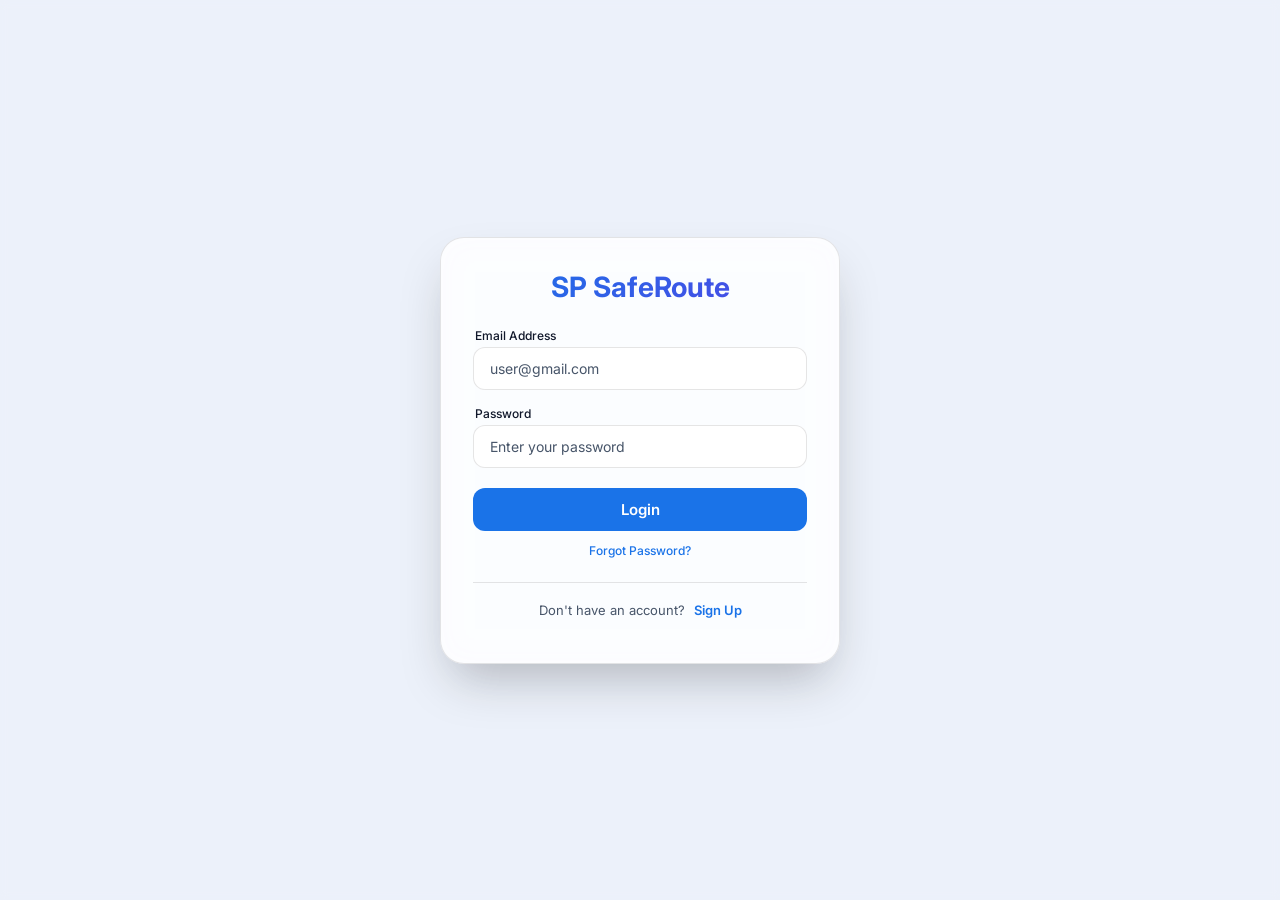
==== activealerts.html @ 9ed4c5d1 "updated" ====
<!DOCTYPE html>
<html lang="en">
<head>
  <meta charset="UTF-8">
  <meta name="viewport" content="width=device-width, initial-scale=1.0, viewport-fit=cover">
  <title>SP SafeRoute - Active Alerts</title>
  <link rel="stylesheet" href="style.css" />
  <style>
    /* Root theme variables - FIXED for better readability */
    :root {
      --primary: #dc2626;
      --primary-dark: #b91c1c;
      --danger: #ef4444;
      --success: #10b981;
      --glass-bg: rgba(255, 255, 255, 0.95);
      --glass-border: rgba(0, 0, 0, 0.1);
      --text-main: #1f2937;
      --text-muted: #6b7280;
      --nav-hover: rgba(0, 0, 0, 0.05);
      --bg-main: #ffffff;
      --card-shadow: 0 2px 8px rgba(0, 0, 0, 0.1);
    }
    
    [data-theme="dark"] {
      --glass-bg: rgba(17, 24, 39, 0.95);
      --glass-border: rgba(55, 65, 81, 0.5);
      --text-main: #f3f4f6;
      --text-muted: #9ca3af;
      --nav-hover: rgba(255, 255, 255, 0.1);
      --bg-main: #111827;
      --card-shadow: 0 2px 8px rgba(0, 0, 0, 0.3);
    }
    
    * {
      box-sizing: border-box;
    }
    
    body { 
      padding: 20px; 
      max-width: 800px; 
      margin: 0 auto; 
      padding-top: 80px;
      background: var(--bg-main);
      font-family: -apple-system, BlinkMacSystemFont, 'Segoe UI', Roboto, 'Helvetica Neue', sans-serif;
      -webkit-font-smoothing: antialiased;
      -moz-osx-font-smoothing: grayscale;
    }
    
    .fixed-header {
      position: fixed; 
      top: 0; 
      left: 0; 
      width: 100%; 
      z-index: 100;
      background: var(--glass-bg); 
      backdrop-filter: blur(16px);
      border-bottom: 1px solid var(--glass-border);
      padding: 16px 20px; 
      display: flex; 
      align-items: center; 
      justify-content: space-between;
      box-sizing: border-box;
    }
    
    .header-left { 
      display: flex; 
      align-items: center; 
      gap: 16px; 
    }
    
    .btn-back {
      background: rgba(255,255,255,0.1); 
      border: 1px solid var(--glass-border);
      color: var(--text-main); 
      width: 40px; 
      height: 40px; 
      border-radius: 50%;
      font-size: 20px; 
      cursor: pointer; 
      display: flex; 
      align-items: center; 
      justify-content: center;
      transition: all 0.2s;
    }
    .btn-back:hover { 
      background: var(--primary); 
      color: white; 
    }
    
    .control-btn {
      width: 44px; 
      height: 44px; 
      border-radius: 50%;
      background: var(--glass-bg); 
      backdrop-filter: blur(16px);
      border: 1px solid var(--glass-border); 
      display: flex;
      align-items: center; 
      justify-content: center; 
      font-size: 20px;
      cursor: pointer; 
      box-shadow: 0 4px 6px rgba(0,0,0,0.1);
      transition: transform 0.2s; 
      color: var(--text-main);
    }
    .control-btn:hover { 
      transform: scale(1.1); 
    }
    
    .alerts-container { 
      display: flex; 
      flex-direction: column; 
      gap: 16px; 
      margin-top: 20px; 
    }
    
    .alert-card {
      background: var(--glass-bg); 
      backdrop-filter: blur(16px);
      border: 1px solid var(--glass-border); 
      border-radius: 16px;
      padding: 20px; 
      cursor: pointer; 
      transition: all 0.2s;
      border-left: 6px solid var(--glass-border);
      box-shadow: var(--card-shadow);
    }
    .alert-card:hover { 
      transform: translateY(-2px); 
      background: var(--nav-hover);
      box-shadow: 0 4px 12px rgba(0, 0, 0, 0.15);
    }
    
    .alert-card.type-accident { 
      border-left-color: #ef4444; 
    }
    .alert-card.type-crime { 
      border-left-color: #8b5cf6; 
    }
    .alert-card.type-hazard { 
      border-left-color: #f59e0b; 
    }
    
    .alert-type { 
      font-weight: 700; 
      font-size: 14px; 
      margin-bottom: 8px; 
      letter-spacing: 1px;
    }
    .alert-desc { 
      font-size: 15px; 
      color: var(--text-main); 
      margin-bottom: 12px; 
      line-height: 1.5;
      font-weight: 500;
    }
    .alert-meta { 
      display: flex; 
      justify-content: space-between; 
      font-size: 12px; 
      color: var(--text-muted);
      margin-bottom: 12px;
    }
    
    .alert-image {
      margin-top: 12px;
      border-radius: 12px;
      overflow: hidden;
      max-height: 150px;
      background: rgba(0,0,0,0.05);
    }
    .alert-image img {
      width: 100%;
      height: auto;
      max-height: 150px;
      object-fit: cover;
      border-radius: 12px;
    }
    
    /* Modal Styles */
    .modal-overlay {
      position: fixed; 
      top: 0; 
      left: 0; 
      width: 100%; 
      height: 100%;
      background: rgba(0,0,0,0.7); 
      backdrop-filter: blur(8px);
      display: flex; 
      justify-content: center; 
      align-items: center;
      z-index: 1000; 
      visibility: hidden; 
      opacity: 0; 
      transition: all 0.3s;
    }
    .modal-overlay.active { 
      visibility: visible; 
      opacity: 1; 
    }
    .modal-content {
      background: var(--bg-main); 
      border: 1px solid var(--glass-border);
      width: 90%; 
      max-width: 500px; 
      max-height: 90vh;
      overflow-y: auto;
      border-radius: 24px; 
      padding: 24px;
      position: relative; 
      color: var(--text-main); 
      box-shadow: 0 20px 40px rgba(0,0,0,0.4);
    }
    .modal-close {
      position: absolute; 
      top: 16px; 
      right: 20px; 
      font-size: 28px; 
      cursor: pointer;
      background: none; 
      border: none; 
      color: var(--text-muted);
      transition: color 0.2s;
    }
    .modal-close:hover {
      color: var(--danger);
    }
    .modal-label { 
      font-size: 11px; 
      text-transform: uppercase; 
      color: var(--text-muted); 
      margin-top: 16px; 
      margin-bottom: 4px; 
      letter-spacing: 0.5px;
      font-weight: 600;
    }
    .modal-text { 
      font-size: 16px; 
      line-height: 1.5; 
      font-weight: 500;
      word-wrap: break-word;
    }
    
    .modal-button {
      background: var(--primary); 
      color: white; 
      border: none; 
      padding: 14px;
      border-radius: 12px; 
      font-size: 16px; 
      font-weight: 600; 
      width: 100%;
      margin-top: 20px; 
      cursor: pointer;
      transition: opacity 0.2s;
    }
    .modal-button:hover {
      opacity: 0.9;
    }
    .modal-button.close { 
      background: transparent; 
      border: 1px solid var(--glass-border); 
      color: var(--text-main); 
      margin-top: 12px;
    }
    .modal-button.close:hover {
      background: var(--nav-hover);
    }
    
    .modal-image {
      margin: 16px 0;
      border-radius: 16px;
      overflow: hidden;
      text-align: center;
      background: rgba(0,0,0,0.05);
    }
    .modal-image img {
      max-width: 100%;
      max-height: 300px;
      border-radius: 16px;
      object-fit: contain;
    }
    
    /* Loading and empty states */
    .loading-state, .empty-state {
      text-align: center;
      padding: 40px;
      color: var(--text-muted);
    }
    
    .error-state {
      text-align: center;
      padding: 40px;
      color: var(--danger);
    }
    
    /* Scrollbar styling */
    ::-webkit-scrollbar {
      width: 8px;
    }
    ::-webkit-scrollbar-track {
      background: var(--glass-border);
      border-radius: 4px;
    }
    ::-webkit-scrollbar-thumb {
      background: var(--text-muted);
      border-radius: 4px;
    }
  </style>
</head>
<body>

<div class="fixed-header">
  <div class="header-left">
    <button class="btn-back" onclick="location.href='index.html'">←</button>
    <h2 style="margin:0; font-size: 20px; color: var(--text-main);">Active Alerts</h2>
  </div>
  <div id="themeToggleBtn" class="control-btn" title="Toggle Theme">🌗</div>
</div>

<div id="alertsList" class="alerts-container">
  <div class="loading-state">Loading alerts...</div>
</div>

<div id="incidentModal" class="modal-overlay">
  <div class="modal-content">
    <button class="modal-close" id="closeModalBtn">&times;</button>
    <div id="modalType" style="font-weight: 700; font-size: 20px; margin-bottom: 8px;"></div>
    
    <div id="modalImage" class="modal-image" style="display: none;"></div>
    
    <div class="modal-label">Description</div>
    <div id="modalDesc" class="modal-text"></div>
    
    <div class="modal-label">Location</div>
    <div id="modalLocation" class="modal-text"></div>
    
    <div class="modal-label">Reported At</div>
    <div id="modalDate" class="modal-text" style="color: var(--text-muted); font-size: 14px;"></div>
    
    <button id="viewLocationBtn" class="modal-button">📍 View Live Location</button>
    <button id="closeModalBtn2" class="modal-button close">Close</button>
  </div>
</div>

<script>
  let TOKEN = localStorage.getItem('token');
  if (!TOKEN) location.href = 'index.html';

  document.addEventListener('DOMContentLoaded', () => {
    const savedTheme = localStorage.getItem('theme') || 'light';
    if (savedTheme === 'dark') document.documentElement.setAttribute('data-theme', 'dark');
    loadAlerts();
  });

  document.getElementById('themeToggleBtn').addEventListener('click', () => {
      const currentTheme = document.documentElement.getAttribute('data-theme');
      const newTheme = currentTheme === 'dark' ? 'light' : 'dark';
      if (newTheme === 'dark') {
          document.documentElement.setAttribute('data-theme', 'dark');
      } else {
          document.documentElement.removeAttribute('data-theme');
      }
      localStorage.setItem('theme', newTheme);
  });

  function formatDate(ts) {
    if (!ts) return 'Unknown date';
    try {
      return new Date(ts).toLocaleString(undefined, { 
        weekday: 'short', 
        month: 'short', 
        day: 'numeric', 
        hour: '2-digit', 
        minute: '2-digit' 
      });
    } catch(e) {
      return 'Invalid date';
    }
  }

  // Helper function to properly format image URL
  // FIXED: Now looks for image_url from the database
  function getImageUrl(imageData) {
    if (!imageData) return null;
    
    // If it's already a data URL
    if (imageData.startsWith('data:image')) {
      return imageData;
    }
    
    // If it's base64 without prefix
    if (typeof imageData === 'string' && imageData.length > 100) {
      // Try to detect if it's base64
      try {
        // Check if it looks like base64 (no spaces, alphanumeric +/+=)
        if (/^[A-Za-z0-9+/=]+$/.test(imageData.substring(0, 100))) {
          return `data:image/jpeg;base64,${imageData}`;
        }
      } catch(e) {}
    }
    
    return null;
  }

  const modal = document.getElementById('incidentModal');
  let currentLocation = null;

  function closeModal() { 
    modal.classList.remove('active'); 
  }
  
  function openModal(incident) {
    const typeColors = {
      accident: '#ef4444',
      crime: '#8b5cf6',
      hazard: '#f59e0b'
    };
    const color = typeColors[incident.type] || '#6b7280';
    document.getElementById('modalType').innerHTML = `<span style="color:${color}">${incident.type.toUpperCase()}</span>`;
    document.getElementById('modalDesc').innerText = incident.description || 'No description provided';
    document.getElementById('modalLocation').innerText = incident.location_name || `${incident.lat?.toFixed(4) || 'Unknown'}, ${incident.lng?.toFixed(4) || 'Unknown'}`;
    document.getElementById('modalDate').innerText = formatDate(incident.created_at);
    
    // FIXED: Use image_url instead of image
    const modalImageDiv = document.getElementById('modalImage');
    const imageUrl = getImageUrl(incident.image_url);
    
    if (imageUrl) {
      modalImageDiv.style.display = 'block';
      modalImageDiv.innerHTML = `<img src="${imageUrl}" alt="Incident evidence" onerror="this.parentElement.style.display='none'">`;
    } else {
      modalImageDiv.style.display = 'none';
      modalImageDiv.innerHTML = '';
    }
    
    currentLocation = { lat: incident.lat, lng: incident.lng };
    modal.classList.add('active');
  }

  document.getElementById('viewLocationBtn').addEventListener('click', () => {
    if (currentLocation && currentLocation.lat && currentLocation.lng) {
      window.open(`https://www.google.com/maps?q=${currentLocation.lat},${currentLocation.lng}`, '_blank');
    } else {
      alert('Location coordinates not available');
    }
  });
  
  document.getElementById('closeModalBtn').addEventListener('click', closeModal);
  document.getElementById('closeModalBtn2').addEventListener('click', closeModal);
  modal.addEventListener('click', (e) => { 
    if (e.target === modal) closeModal(); 
  });

  async function loadAlerts() {
    const container = document.getElementById('alertsList');
    
    try {
      const res = await fetch('/incidents/', { 
        headers: { 'Authorization': `Bearer ${TOKEN}` } 
      });
      
      if (!res.ok) {
        throw new Error(`HTTP ${res.status}`);
      }
      
      const incidents = await res.json();
      
      if (!incidents || incidents.length === 0) {
        container.innerHTML = '<div class="empty-state">✓ No active alerts. Stay safe!</div>';
        return;
      }
      
      // Sort newest first
      incidents.sort((a, b) => new Date(b.created_at) - new Date(a.created_at));
      
      container.innerHTML = '';
      
      incidents.forEach(inc => {
        const typeColors = {
          accident: '#ef4444',
          crime: '#8b5cf6',
          hazard: '#f59e0b'
        };
        const color = typeColors[inc.type] || '#6b7280';
        
        const card = document.createElement('div');
        card.className = `alert-card type-${inc.type}`;
        
        // FIXED: Use image_url instead of image for thumbnail
        let imageHtml = '';
        const imageUrl = getImageUrl(inc.image_url);
        if (imageUrl) {
          imageHtml = `
            <div class="alert-image">
              <img src="${imageUrl}" alt="Incident evidence" onerror="this.parentElement.style.display='none'">
            </div>
          `;
        }
        
        const description = inc.description || 'No description';
        const truncatedDesc = description.length > 100 ? description.substring(0, 100) + '...' : description;
        const locationText = inc.location_name ? 
          (inc.location_name.length > 25 ? inc.location_name.substring(0, 25) + '...' : inc.location_name) : 
          `${inc.lat?.toFixed(4) || 'Unknown'}, ${inc.lng?.toFixed(4) || 'Unknown'}`;
        
        card.innerHTML = `
          <div class="alert-type" style="color:${color}">${inc.type.toUpperCase()}</div>
          <div class="alert-desc">${escapeHtml(truncatedDesc)}</div>
          <div class="alert-meta">
            <span>📍 ${escapeHtml(locationText)}</span>
            <span>${formatDate(inc.created_at)}</span>
          </div>
          ${imageHtml}
        `;
        
        card.addEventListener('click', () => openModal(inc));
        container.appendChild(card);
      });
      
    } catch (err) {
      console.error('Error loading alerts:', err);
      container.innerHTML = '<div class="error-state">⚠️ Error loading alerts. Please try again later.</div>';
    }
  }
  
  // Simple escape function to prevent XSS
  function escapeHtml(str) {
    if (!str) return '';
    return str
      .replace(/&/g, '&amp;')
      .replace(/</g, '&lt;')
      .replace(/>/g, '&gt;')
      .replace(/"/g, '&quot;')
      .replace(/'/g, '&#39;');
  }
</script>
</body>
</html>
---- style.css ----
@import url('https://fonts.googleapis.com/css2?family=Inter:wght@400;500;600;700&display=swap');

:root {
  /* Light Theme (Default) */
  --primary: #1A73E8;
  --primary-hover: #1557b0;
  --danger: #dc2626;
  --danger-hover: #b91c1c;
  --success: #10b981;
  --warning: #eab308;
  --bg-color: #f1f5f9;
  --glass-bg: rgba(255, 255, 255, 0.85);
  --glass-border: rgba(0, 0, 0, 0.1);
  --text-main: #0f172a;
  --text-muted: #475569;
  --auth-bg: rgba(224, 231, 255, 0.25);
  --nav-hover: rgba(0, 0, 0, 0.05);
  --title-gradient: linear-gradient(135deg, #1A73E8, #4f46e5);
  --input-bg: rgba(255, 255, 255, 0.9);
}

[data-theme="dark"] {
  /* Dark Theme */
  --primary: #3b82f6;
  --primary-hover: #2563eb;
  --danger: #ef4444;
  --danger-hover: #dc2626;
  --success: #10b981;
  --warning: #facc15;
  --bg-color: #0f172a;
  --glass-bg: rgba(15, 23, 42, 0.85);
  --glass-border: rgba(255, 255, 255, 0.1);
  --text-main: #f8fafc;
  --text-muted: #94a3b8;
  --auth-bg: rgba(15, 23, 42, 0.45);
  --nav-hover: rgba(255, 255, 255, 0.1);
  --title-gradient: linear-gradient(135deg, #60a5fa, #a78bfa);
  --input-bg: rgba(15, 23, 42, 0.5);
}

* {
  margin: 0;
  padding: 0;
  box-sizing: border-box;
  font-family: 'Inter', system-ui, -apple-system, sans-serif;
}

body {
  background-color: var(--bg-color);
  color: var(--text-main);
  overflow: hidden;
  height: 100vh;
  width: 100vw;
  transition: background-color 0.3s, color 0.3s;
}

/* Glassmorphism Auth Panels */
.auth-container {
  display: flex;
  justify-content: center;
  align-items: center;
  min-height: 100vh;
  background: var(--auth-bg);
  backdrop-filter: blur(4px);
  -webkit-backdrop-filter: blur(4px);
  position: absolute;
  top: 0; left: 0; right: 0; bottom: 0;
  z-index: 2000;
  transition: background 0.3s;
  overflow-y: auto;
  padding: 20px 0;
}

.glass-card {
  background: var(--glass-bg);
  backdrop-filter: blur(16px);
  -webkit-backdrop-filter: blur(16px);
  border: 1px solid var(--glass-border);
  border-radius: 24px;
  padding: 32px;
  width: 100%;
  max-width: 400px;
  box-shadow: 0 25px 50px -12px rgba(0,0,0,0.25);
  animation: fadeIn 0.4s ease-out;
  transition: background 0.3s, border-color 0.3s;
}

@keyframes fadeIn {
  from { opacity: 0; transform: translateY(10px); }
  to { opacity: 1; transform: translateY(0); }
}

h1.app-title {
  font-size: 28px;
  font-weight: 700;
  background: var(--title-gradient);
  -webkit-background-clip: text;
  background-clip: text;
  color: transparent;
  text-align: center;
  margin-bottom: 24px;
}

.input {
  width: 100%;
  padding: 12px 16px;
  margin-bottom: 16px;
  background: var(--input-bg);
  border: 1px solid var(--glass-border);
  border-radius: 12px;
  font-size: 14px;
  color: var(--text-main);
  transition: border-color 0.2s, background 0.3s, color 0.3s;
}

.input:focus {
  outline: none;
  border-color: var(--primary);
}

.input::placeholder {
  color: var(--text-muted);
}

.input-label {
  display: block;
  text-align: left;
  font-size: 12px;
  font-weight: 500;
  color: var(--text-main);
  margin-bottom: 4px;
  margin-left: 2px;
}

.btn {
  width: 100%;
  border: none;
  padding: 12px;
  border-radius: 12px;
  font-size: 15px;
  font-weight: 600;
  cursor: pointer;
  margin-top: 4px;
  transition: all 0.2s;
}

.btn-primary {
  background: var(--primary);
  color: white;
}

.btn-primary:hover {
  background: var(--primary-hover);
  transform: translateY(-2px);
}

.link {
  text-align: center;
  margin-top: 16px;
  color: var(--primary);
  cursor: pointer;
  font-size: 13px;
  font-weight: 500;
  transition: color 0.2s;
}

.link:hover {
  color: var(--primary-hover);
}

.error {
  color: var(--danger);
  text-align: center;
  margin-top: 12px;
  font-size: 14px;
}

.hidden {
  display: none !important;
}

/* Map & App Layout */
#appLayout {
  display: flex;
  height: 100vh;
  width: 100vw;
  position: relative;
}

#map {
  position: absolute;
  top: 0;
  left: 0;
  width: 100%;
  height: 100%;
  z-index: 1;
}

/* Floating Sidebar */
.sidebar {
  position: absolute;
  top: 20px;
  left: 20px;
  bottom: 20px;
  width: 300px;
  background: var(--glass-bg);
  backdrop-filter: blur(16px);
  -webkit-backdrop-filter: blur(16px);
  border: 1px solid var(--glass-border);
  border-radius: 24px;
  padding: 20px;
  z-index: 1000;
  display: flex;
  flex-direction: column;
  transition: transform 0.3s cubic-bezier(0.4, 0, 0.2, 1), background 0.3s, border-color 0.3s;
  box-shadow: 0 10px 25px rgba(0,0,0,0.2);
}

.sidebar.collapsed {
  transform: translateX(-340px); /* Move offscreen */
}

/* Toggle Button */
.sidebar-toggle {
  position: absolute;
  top: 20px;
  left: 20px;
  z-index: 1001; /* Above map, below or equal to sidebar if we want it floating */
  background: var(--glass-bg);
  backdrop-filter: blur(10px);
  border: 1px solid var(--glass-border);
  border-radius: 50%;
  width: 50px;
  height: 50px;
  display: flex;
  align-items: center;
  justify-content: center;
  cursor: pointer;
  color: var(--text-main);
  font-size: 24px;
  box-shadow: 0 4px 6px rgba(0,0,0,0.15);
  transition: opacity 0.3s, background 0.3s, color 0.3s;
}

.sidebar-toggle.hidden-toggle {
  opacity: 0;
  pointer-events: none;
}

/* Top Right Controls */
.top-right-controls {
  position: absolute;
  top: 20px;
  right: 20px;
  z-index: 1001; /* Above map */
  display: flex;
  gap: 12px;
  align-items: center;
}

.control-btn {
  background: var(--glass-bg);
  backdrop-filter: blur(10px);
  border: 1px solid var(--glass-border);
  border-radius: 50%;
  height: 50px;
  width: 50px;
  display: flex;
  align-items: center;
  justify-content: center;
  cursor: pointer;
  color: var(--text-main);
  font-size: 22px;
  box-shadow: 0 4px 6px rgba(0,0,0,0.15);
  transition: opacity 0.3s, background 0.3s, color 0.3s, transform 0.2s;
}

.control-btn:hover {
  transform: translateY(-2px);
  background: var(--nav-hover);
}

.sidebar-header {
  display: flex;
  justify-content: space-between;
  align-items: center;
  margin-bottom: 30px;
  padding-bottom: 15px;
  border-bottom: 1px solid var(--glass-border);
}

.sidebar-header h2 {
  font-size: 20px;
  font-weight: 600;
  background: var(--title-gradient);
  -webkit-background-clip: text;
  background-clip: text;
  color: transparent;
}

.close-btn {
  background: none;
  border: none;
  color: var(--text-muted);
  font-size: 24px;
  cursor: pointer;
  transition: color 0.2s;
}

.close-btn:hover {
  color: var(--text-main);
}

.user-info {
  margin-bottom: 24px;
}

.user-info h3 {
  font-size: 16px;
  color: var(--text-main);
  font-weight: 500;
}

.user-info p {
  font-size: 12px;
  color: var(--text-muted);
}

.nav-menu {
  display: flex;
  flex-direction: column;
  gap: 12px;
  flex: 1;
  overflow-y: auto;
}

.nav-item {
  display: flex;
  align-items: center;
  justify-content: space-between;
  gap: 12px;
  padding: 14px 16px;
  background: transparent;
  border-radius: 12px;
  color: var(--text-main);
  text-decoration: none;
  font-weight: 500;
  transition: all 0.2s;
  cursor: pointer;
  border: 1px solid transparent;
}

.nav-item:hover {
  background: var(--nav-hover);
  border-color: var(--glass-border);
  transform: translateX(4px);
}

.nav-item.danger {
  color: var(--danger);
  background: rgba(239, 68, 68, 0.05);
}
.nav-item.danger:hover {
  background: rgba(239, 68, 68, 0.15);
}

.sidebar-footer {
  margin-top: 20px;
  padding-top: 20px;
  border-top: 1px solid var(--glass-border);
}

.logout-btn {
  width: 100%;
  padding: 12px;
  background: transparent;
  color: var(--text-main);
  border: 1px solid var(--glass-border);
  border-radius: 12px;
  font-weight: 500;
  cursor: pointer;
  transition: all 0.2s;
}

.logout-btn:hover {
  background: var(--nav-hover);
}

/* Map Popup Overrides */
.leaflet-popup-content-wrapper, .leaflet-popup-tip {
  background: var(--bg-color) !important;
  color: var(--text-main) !important;
  box-shadow: 0 4px 10px rgba(0,0,0,0.2) !important;
  border: 1px solid var(--glass-border) !important;
}
.leaflet-popup-content b { color: var(--primary) !important; }
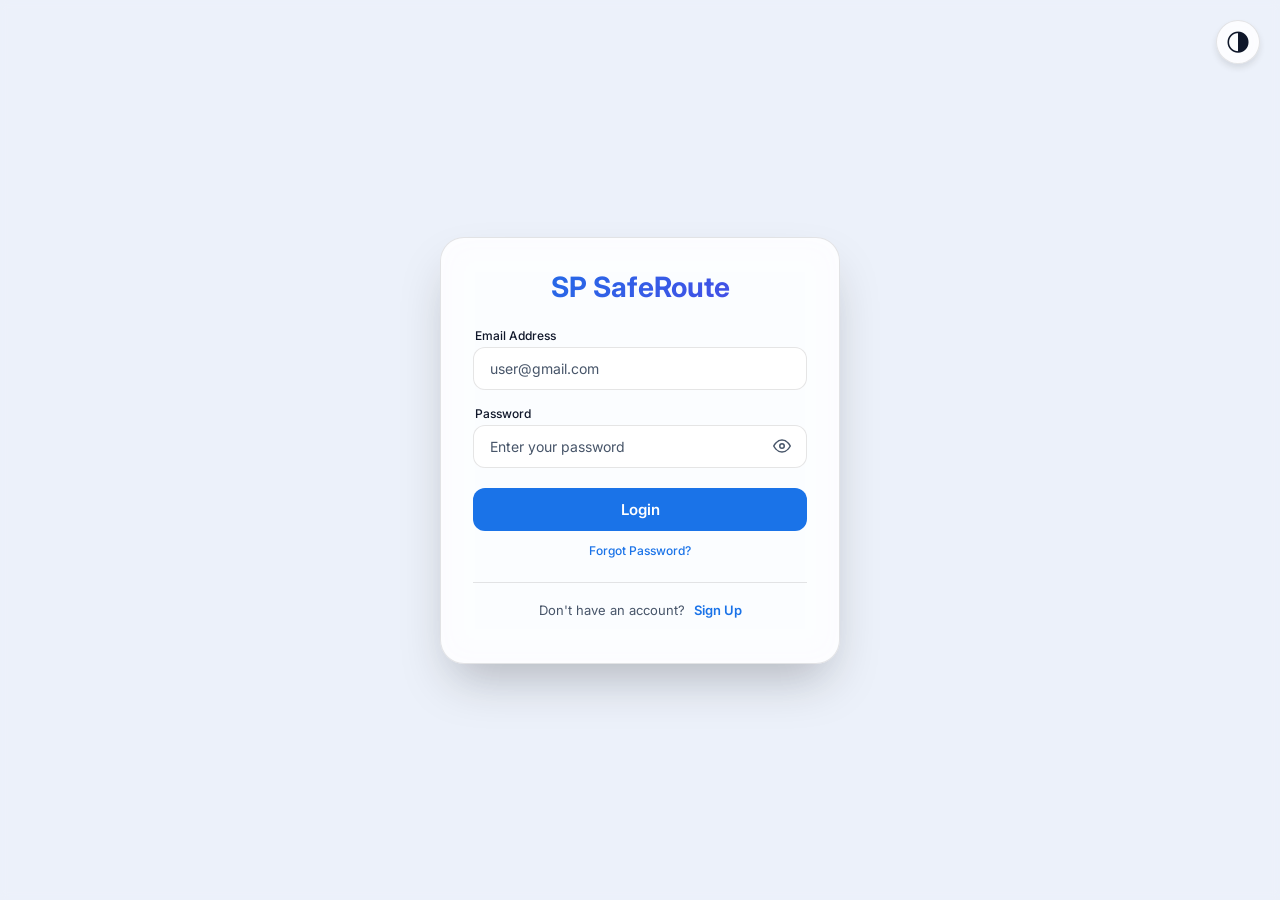
==== commit d2286856: "Update eye toggle for password, photo removal, dark mode active alerts, and notification fixes" ====
--- a/activealerts.html
+++ b/activealerts.html
@@ -1,510 +1,642 @@
 <!DOCTYPE html>
 <html lang="en">
+
 <head>
   <meta charset="UTF-8">
   <meta name="viewport" content="width=device-width, initial-scale=1.0, viewport-fit=cover">
   <title>SP SafeRoute - Active Alerts</title>
   <link rel="stylesheet" href="style.css" />
   <style>
-    /* Root theme variables - FIXED for better readability */
+    /* Professional UI/UX Overhaul for Active Alerts */
     :root {
-      --primary: #dc2626;
-      --primary-dark: #b91c1c;
+      --glass-bg: rgba(255, 255, 255, 0.75);
+      --glass-border: rgba(255, 255, 255, 0.4);
+      --glass-hover: rgba(255, 255, 255, 0.9);
+      --text-main: #0f172a;
+      --text-muted: #64748b;
+      --nav-hover: rgba(0, 0, 0, 0.05);
+      --page-bg: #f8fafc;
+      --modal-bg: #ffffff;
+      --card-shadow: 0 10px 30px -10px rgba(0, 0, 0, 0.1);
+      --card-hover-shadow: 0 20px 40px -15px rgba(0, 0, 0, 0.15);
+      --bg-main: #f8fafc;
+
+      /* Colors */
       --danger: #ef4444;
-      --success: #10b981;
-      --glass-bg: rgba(255, 255, 255, 0.95);
-      --glass-border: rgba(0, 0, 0, 0.1);
-      --text-main: #1f2937;
-      --text-muted: #6b7280;
-      --nav-hover: rgba(0, 0, 0, 0.05);
-      --bg-main: #ffffff;
-      --card-shadow: 0 2px 8px rgba(0, 0, 0, 0.1);
-    }
-    
+      --crime: #8b5cf6;
+      --hazard: #f59e0b;
+      --primary: #3b82f6;
+    }
+
     [data-theme="dark"] {
-      --glass-bg: rgba(17, 24, 39, 0.95);
-      --glass-border: rgba(55, 65, 81, 0.5);
-      --text-main: #f3f4f6;
-      --text-muted: #9ca3af;
+      --glass-bg: rgba(15, 23, 42, 0.7);
+      --glass-border: rgba(255, 255, 255, 0.1);
+      --glass-hover: rgba(30, 41, 59, 0.9);
+      --text-main: #f8fafc;
+      --text-muted: #94a3b8;
       --nav-hover: rgba(255, 255, 255, 0.1);
-      --bg-main: #111827;
-      --card-shadow: 0 2px 8px rgba(0, 0, 0, 0.3);
-    }
-    
+      --page-bg: #0b0f19;
+      --modal-bg: #1e293b;
+      --card-shadow: 0 10px 30px -10px rgba(0, 0, 0, 0.5);
+      --card-hover-shadow: 0 20px 40px -15px rgba(0, 0, 0, 0.7);
+      --bg-main: #0b0f19;
+    }
+
     * {
       box-sizing: border-box;
-    }
-    
-    body { 
-      padding: 20px; 
-      max-width: 800px; 
-      margin: 0 auto; 
+      margin: 0;
+      padding: 0;
+    }
+
+    html {
+      overflow-y: auto;
+    }
+
+    body {
+      padding: 20px;
+      max-width: 800px;
+      margin: 0 auto;
       padding-top: 80px;
       background: var(--bg-main);
       font-family: -apple-system, BlinkMacSystemFont, 'Segoe UI', Roboto, 'Helvetica Neue', sans-serif;
       -webkit-font-smoothing: antialiased;
       -moz-osx-font-smoothing: grayscale;
-    }
-    
+      transition: background 0.3s ease;
+    }
+
+    /* Header Container */
     .fixed-header {
-      position: fixed; 
-      top: 0; 
-      left: 0; 
-      width: 100%; 
+      position: fixed;
+      top: 0;
+      left: 0;
+      width: 100%;
       z-index: 100;
-      background: var(--glass-bg); 
-      backdrop-filter: blur(16px);
+      background: var(--glass-bg);
+      backdrop-filter: blur(20px);
+      -webkit-backdrop-filter: blur(20px);
       border-bottom: 1px solid var(--glass-border);
-      padding: 16px 20px; 
-      display: flex; 
-      align-items: center; 
+      padding: 16px 24px;
+      display: flex;
+      align-items: center;
       justify-content: space-between;
-      box-sizing: border-box;
-    }
-    
-    .header-left { 
-      display: flex; 
-      align-items: center; 
-      gap: 16px; 
-    }
-    
+      box-shadow: 0 4px 20px rgba(0, 0, 0, 0.03);
+    }
+
+    .header-left {
+      display: flex;
+      align-items: center;
+      gap: 16px;
+    }
+
     .btn-back {
-      background: rgba(255,255,255,0.1); 
+      background: transparent;
       border: 1px solid var(--glass-border);
-      color: var(--text-main); 
-      width: 40px; 
-      height: 40px; 
+      color: var(--text-main);
+      width: 44px;
+      height: 44px;
       border-radius: 50%;
-      font-size: 20px; 
-      cursor: pointer; 
-      display: flex; 
-      align-items: center; 
+      display: flex;
+      align-items: center;
+      justify-content: center;
+      cursor: pointer;
+      transition: all 0.2s cubic-bezier(0.4, 0, 0.2, 1);
+    }
+
+    .btn-back:hover {
+      background: var(--nav-hover);
+      transform: translateX(-2px);
+    }
+
+    .control-btn {
+      width: 44px;
+      height: 44px;
+      border-radius: 50%;
+      background: transparent;
+      border: 1px solid var(--glass-border);
+      display: flex;
+      align-items: center;
+      justify-content: center;
+      font-size: 20px;
+      cursor: pointer;
+      color: var(--text-main);
+      transition: all 0.2s cubic-bezier(0.4, 0, 0.2, 1);
+    }
+
+    .control-btn:hover {
+      background: var(--nav-hover);
+      transform: rotate(15deg);
+    }
+
+    /* Layout for Cards */
+    .alerts-container {
+      max-width: 1100px;
+      margin: 0 auto;
+      padding: 0 24px;
+      display: grid;
+      grid-template-columns: repeat(auto-fill, minmax(320px, 1fr));
+      gap: 24px;
+    }
+
+    /* Premium Alert Cards */
+    .alert-card {
+      background: var(--glass-bg);
+      backdrop-filter: blur(12px);
+      border: 1px solid var(--glass-border);
+      border-radius: 20px;
+      padding: 24px;
+      cursor: pointer;
+      transition: all 0.3s cubic-bezier(0.25, 0.8, 0.25, 1);
+      box-shadow: var(--card-shadow);
+      display: flex;
+      flex-direction: column;
+      position: relative;
+      overflow: hidden;
+    }
+
+    .alert-card::before {
+      content: '';
+      position: absolute;
+      top: 0;
+      left: 0;
+      width: 100%;
+      height: 4px;
+      background: var(--card-color, #ccc);
+    }
+
+    .alert-card:hover {
+      transform: translateY(-6px);
+      background: var(--glass-hover);
+      box-shadow: var(--card-hover-shadow);
+      border-color: rgba(255, 255, 255, 0.2);
+    }
+
+    /* Dynamic Color Mappings */
+    .alert-card.type-accident {
+      --card-color: var(--danger);
+    }
+
+    .alert-card.type-crime {
+      --card-color: var(--crime);
+    }
+
+    .alert-card.type-hazard {
+      --card-color: var(--hazard);
+    }
+
+    .alert-type {
+      font-weight: 700;
+      font-size: 12px;
+      margin-bottom: 12px;
+      letter-spacing: 1.5px;
+      display: inline-block;
+      padding: 4px 10px;
+      border-radius: 20px;
+      background: rgba(0, 0, 0, 0.04);
+    }
+
+    [data-theme="dark"] .alert-type {
+      background: rgba(255, 255, 255, 0.05);
+    }
+
+    .alert-desc {
+      font-size: 16px;
+      color: var(--text-main);
+      margin-bottom: 20px;
+      line-height: 1.6;
+      font-weight: 500;
+      flex-grow: 1;
+    }
+
+    .alert-meta {
+      display: flex;
+      justify-content: space-between;
+      align-items: center;
+      font-size: 13px;
+      color: var(--text-muted);
+      border-top: 1px solid var(--glass-border);
+      padding-top: 16px;
+      margin-top: auto;
+    }
+
+    .alert-location {
+      display: flex;
+      align-items: center;
+      gap: 4px;
+      max-width: 65%;
+      white-space: nowrap;
+      overflow: hidden;
+      text-overflow: ellipsis;
+    }
+
+    .alert-image {
+      margin-top: 16px;
+      margin-bottom: 8px;
+      border-radius: 12px;
+      overflow: hidden;
+      height: 140px;
+      background: rgba(0, 0, 0, 0.02);
+    }
+
+    .alert-image img {
+      width: 100%;
+      height: 100%;
+      object-fit: cover;
+      transition: transform 0.3s ease;
+    }
+
+    .alert-card:hover .alert-image img {
+      transform: scale(1.05);
+    }
+
+    /* Glassmorphic Modal */
+    .modal-overlay {
+      position: fixed;
+      top: 0;
+      left: 0;
+      width: 100%;
+      height: 100%;
+      background: rgba(0, 0, 0, 0.6);
+      backdrop-filter: blur(8px);
+      -webkit-backdrop-filter: blur(8px);
+      display: flex;
+      justify-content: center;
+      align-items: center;
+      z-index: 1000;
+      visibility: hidden;
+      opacity: 0;
+      transition: all 0.3s ease;
+      padding: 20px;
+    }
+
+    .modal-overlay.active {
+      visibility: visible;
+      opacity: 1;
+    }
+
+    .modal-content {
+      background: var(--modal-bg);
+      border: 1px solid var(--glass-border);
+      width: 100%;
+      max-width: 480px;
+      max-height: 85vh;
+      overflow-y: auto;
+      border-radius: 28px;
+      padding: 32px;
+      position: relative;
+      color: var(--text-main);
+      box-shadow: 0 25px 50px -12px rgba(0, 0, 0, 0.5);
+      transform: scale(0.95) translateY(20px);
+      transition: all 0.3s cubic-bezier(0.34, 1.56, 0.64, 1);
+    }
+
+    .modal-overlay.active .modal-content {
+      transform: scale(1) translateY(0);
+    }
+
+    .modal-close {
+      position: absolute;
+      top: 24px;
+      right: 24px;
+      width: 32px;
+      height: 32px;
+      border-radius: 50%;
+      background: var(--nav-hover);
+      border: none;
+      color: var(--text-muted);
+      cursor: pointer;
+      display: flex;
+      align-items: center;
       justify-content: center;
       transition: all 0.2s;
     }
-    .btn-back:hover { 
-      background: var(--primary); 
-      color: white; 
-    }
-    
-    .control-btn {
-      width: 44px; 
-      height: 44px; 
-      border-radius: 50%;
-      background: var(--glass-bg); 
-      backdrop-filter: blur(16px);
-      border: 1px solid var(--glass-border); 
-      display: flex;
-      align-items: center; 
-      justify-content: center; 
-      font-size: 20px;
-      cursor: pointer; 
-      box-shadow: 0 4px 6px rgba(0,0,0,0.1);
-      transition: transform 0.2s; 
+
+    .modal-close:hover {
+      background: var(--danger);
+      color: white;
+    }
+
+    .modal-label {
+      font-size: 11px;
+      text-transform: uppercase;
+      color: var(--text-muted);
+      margin-top: 24px;
+      margin-bottom: 8px;
+      letter-spacing: 1px;
+      font-weight: 700;
+    }
+
+    .modal-text {
+      font-size: 16px;
+      line-height: 1.6;
+      font-weight: 500;
+    }
+
+    .modal-button {
+      background: var(--primary);
+      color: white;
+      border: none;
+      padding: 16px;
+      border-radius: 16px;
+      font-size: 16px;
+      font-weight: 600;
+      width: 100%;
+      margin-top: 32px;
+      cursor: pointer;
+      transition: all 0.2s;
+      box-shadow: 0 8px 16px rgba(59, 130, 246, 0.3);
+    }
+
+    .modal-button:hover {
+      transform: translateY(-2px);
+      box-shadow: 0 12px 20px rgba(59, 130, 246, 0.4);
+    }
+
+    .modal-button.close {
+      background: transparent;
+      border: 1px solid var(--glass-border);
       color: var(--text-main);
-    }
-    .control-btn:hover { 
-      transform: scale(1.1); 
-    }
-    
-    .alerts-container { 
-      display: flex; 
-      flex-direction: column; 
-      gap: 16px; 
-      margin-top: 20px; 
-    }
-    
-    .alert-card {
-      background: var(--glass-bg); 
-      backdrop-filter: blur(16px);
-      border: 1px solid var(--glass-border); 
-      border-radius: 16px;
-      padding: 20px; 
-      cursor: pointer; 
-      transition: all 0.2s;
-      border-left: 6px solid var(--glass-border);
-      box-shadow: var(--card-shadow);
-    }
-    .alert-card:hover { 
-      transform: translateY(-2px); 
-      background: var(--nav-hover);
-      box-shadow: 0 4px 12px rgba(0, 0, 0, 0.15);
-    }
-    
-    .alert-card.type-accident { 
-      border-left-color: #ef4444; 
-    }
-    .alert-card.type-crime { 
-      border-left-color: #8b5cf6; 
-    }
-    .alert-card.type-hazard { 
-      border-left-color: #f59e0b; 
-    }
-    
-    .alert-type { 
-      font-weight: 700; 
-      font-size: 14px; 
-      margin-bottom: 8px; 
-      letter-spacing: 1px;
-    }
-    .alert-desc { 
-      font-size: 15px; 
-      color: var(--text-main); 
-      margin-bottom: 12px; 
-      line-height: 1.5;
-      font-weight: 500;
-    }
-    .alert-meta { 
-      display: flex; 
-      justify-content: space-between; 
-      font-size: 12px; 
-      color: var(--text-muted);
-      margin-bottom: 12px;
-    }
-    
-    .alert-image {
       margin-top: 12px;
-      border-radius: 12px;
-      overflow: hidden;
-      max-height: 150px;
-      background: rgba(0,0,0,0.05);
-    }
-    .alert-image img {
-      width: 100%;
-      height: auto;
-      max-height: 150px;
-      object-fit: cover;
-      border-radius: 12px;
-    }
-    
-    /* Modal Styles */
-    .modal-overlay {
-      position: fixed; 
-      top: 0; 
-      left: 0; 
-      width: 100%; 
-      height: 100%;
-      background: rgba(0,0,0,0.7); 
-      backdrop-filter: blur(8px);
-      display: flex; 
-      justify-content: center; 
-      align-items: center;
-      z-index: 1000; 
-      visibility: hidden; 
-      opacity: 0; 
-      transition: all 0.3s;
-    }
-    .modal-overlay.active { 
-      visibility: visible; 
-      opacity: 1; 
-    }
-    .modal-content {
-      background: var(--bg-main); 
-      border: 1px solid var(--glass-border);
-      width: 90%; 
-      max-width: 500px; 
-      max-height: 90vh;
-      overflow-y: auto;
-      border-radius: 24px; 
-      padding: 24px;
-      position: relative; 
-      color: var(--text-main); 
-      box-shadow: 0 20px 40px rgba(0,0,0,0.4);
-    }
-    .modal-close {
-      position: absolute; 
-      top: 16px; 
-      right: 20px; 
-      font-size: 28px; 
-      cursor: pointer;
-      background: none; 
-      border: none; 
-      color: var(--text-muted);
-      transition: color 0.2s;
-    }
-    .modal-close:hover {
-      color: var(--danger);
-    }
-    .modal-label { 
-      font-size: 11px; 
-      text-transform: uppercase; 
-      color: var(--text-muted); 
-      margin-top: 16px; 
-      margin-bottom: 4px; 
-      letter-spacing: 0.5px;
-      font-weight: 600;
-    }
-    .modal-text { 
-      font-size: 16px; 
-      line-height: 1.5; 
-      font-weight: 500;
-      word-wrap: break-word;
-    }
-    
-    .modal-button {
-      background: var(--primary); 
-      color: white; 
-      border: none; 
-      padding: 14px;
-      border-radius: 12px; 
-      font-size: 16px; 
-      font-weight: 600; 
-      width: 100%;
-      margin-top: 20px; 
-      cursor: pointer;
-      transition: opacity 0.2s;
-    }
-    .modal-button:hover {
-      opacity: 0.9;
-    }
-    .modal-button.close { 
-      background: transparent; 
-      border: 1px solid var(--glass-border); 
-      color: var(--text-main); 
-      margin-top: 12px;
-    }
+      box-shadow: none;
+    }
+
     .modal-button.close:hover {
       background: var(--nav-hover);
     }
-    
+
     .modal-image {
-      margin: 16px 0;
-      border-radius: 16px;
+      margin: 20px 0;
+      border-radius: 20px;
       overflow: hidden;
+      background: rgba(0, 0, 0, 0.03);
+      max-height: 300px;
+    }
+
+    .modal-image img {
+      width: 100%;
+      height: 100%;
+      object-fit: contain;
+      border-radius: 20px;
+    }
+
+    /* Loading/Empty States */
+    .loading-state,
+    .empty-state {
       text-align: center;
-      background: rgba(0,0,0,0.05);
-    }
-    .modal-image img {
-      max-width: 100%;
-      max-height: 300px;
-      border-radius: 16px;
-      object-fit: contain;
-    }
-    
-    /* Loading and empty states */
-    .loading-state, .empty-state {
-      text-align: center;
-      padding: 40px;
+      padding: 80px 20px;
       color: var(--text-muted);
-    }
-    
+      font-size: 18px;
+      font-weight: 500;
+      grid-column: 1 / -1;
+    }
+
     .error-state {
       text-align: center;
-      padding: 40px;
+      padding: 80px 20px;
       color: var(--danger);
-    }
-    
-    /* Scrollbar styling */
+      font-size: 18px;
+      font-weight: 500;
+      grid-column: 1 / -1;
+    }
+
+    /* Scrollbar */
     ::-webkit-scrollbar {
       width: 8px;
     }
+
     ::-webkit-scrollbar-track {
+      background: transparent;
+    }
+
+    ::-webkit-scrollbar-thumb {
       background: var(--glass-border);
       border-radius: 4px;
     }
-    ::-webkit-scrollbar-thumb {
+
+    ::-webkit-scrollbar-thumb:hover {
       background: var(--text-muted);
-      border-radius: 4px;
+    }
+
+    @media (max-width: 600px) {
+      .alerts-container {
+        padding: 0 16px;
+        grid-template-columns: 1fr;
+      }
+
+      .alert-card {
+        padding: 20px;
+      }
+
+      .modal-content {
+        padding: 24px;
+        margin-top: 20px;
+      }
     }
   </style>
 </head>
+
 <body>
 
-<div class="fixed-header">
-  <div class="header-left">
-    <button class="btn-back" onclick="location.href='index.html'">←</button>
-    <h2 style="margin:0; font-size: 20px; color: var(--text-main);">Active Alerts</h2>
+  <div class="fixed-header">
+    <div class="header-left">
+      <button class="btn-back" onclick="location.href='index.html'">
+        <svg width="24" height="24" viewBox="0 0 24 24" fill="none" stroke="currentColor" stroke-width="2.5"
+          stroke-linecap="round" stroke-linejoin="round">
+          <path d="m15 18-6-6 6-6" />
+        </svg>
+      </button>
+      <h2 style="margin:0; font-size: 20px; color: var(--text-main);">Active Alerts</h2>
+    </div>
+    <div id="themeToggleBtn" class="control-btn" title="Toggle Theme">🌗</div>
   </div>
-  <div id="themeToggleBtn" class="control-btn" title="Toggle Theme">🌗</div>
-</div>
-
-<div id="alertsList" class="alerts-container">
-  <div class="loading-state">Loading alerts...</div>
-</div>
-
-<div id="incidentModal" class="modal-overlay">
-  <div class="modal-content">
-    <button class="modal-close" id="closeModalBtn">&times;</button>
-    <div id="modalType" style="font-weight: 700; font-size: 20px; margin-bottom: 8px;"></div>
-    
-    <div id="modalImage" class="modal-image" style="display: none;"></div>
-    
-    <div class="modal-label">Description</div>
-    <div id="modalDesc" class="modal-text"></div>
-    
-    <div class="modal-label">Location</div>
-    <div id="modalLocation" class="modal-text"></div>
-    
-    <div class="modal-label">Reported At</div>
-    <div id="modalDate" class="modal-text" style="color: var(--text-muted); font-size: 14px;"></div>
-    
-    <button id="viewLocationBtn" class="modal-button">📍 View Live Location</button>
-    <button id="closeModalBtn2" class="modal-button close">Close</button>
+
+  <div id="alertsList" class="alerts-container">
+    <div class="loading-state">Loading alerts...</div>
   </div>
-</div>
-
-<script>
-  let TOKEN = localStorage.getItem('token');
-  if (!TOKEN) location.href = 'index.html';
-
-  document.addEventListener('DOMContentLoaded', () => {
-    const savedTheme = localStorage.getItem('theme') || 'light';
-    if (savedTheme === 'dark') document.documentElement.setAttribute('data-theme', 'dark');
-    loadAlerts();
-  });
-
-  document.getElementById('themeToggleBtn').addEventListener('click', () => {
+
+  <div id="incidentModal" class="modal-overlay">
+    <div class="modal-content">
+      <button class="modal-close" id="closeModalBtn">&times;</button>
+      <div id="modalType" style="font-weight: 700; font-size: 20px; margin-bottom: 8px;"></div>
+
+      <div id="modalImage" class="modal-image" style="display: none;"></div>
+
+      <div class="modal-label">Description</div>
+      <div id="modalDesc" class="modal-text"></div>
+
+      <div class="modal-label">Location</div>
+      <div id="modalLocation" class="modal-text"></div>
+
+      <div class="modal-label">Reported At</div>
+      <div id="modalDate" class="modal-text" style="color: var(--text-muted); font-size: 14px;"></div>
+
+      <button id="viewLocationBtn" class="modal-button">📍 View Live Location</button>
+      <button id="closeModalBtn2" class="modal-button close">Close</button>
+    </div>
+  </div>
+
+  <script>
+    let TOKEN = localStorage.getItem('token');
+    if (!TOKEN) location.href = 'index.html';
+
+    document.addEventListener('DOMContentLoaded', () => {
+      const savedTheme = localStorage.getItem('theme') || 'light';
+      if (savedTheme === 'dark') document.documentElement.setAttribute('data-theme', 'dark');
+      loadAlerts();
+    });
+
+    document.getElementById('themeToggleBtn').addEventListener('click', () => {
       const currentTheme = document.documentElement.getAttribute('data-theme');
       const newTheme = currentTheme === 'dark' ? 'light' : 'dark';
       if (newTheme === 'dark') {
-          document.documentElement.setAttribute('data-theme', 'dark');
+        document.documentElement.setAttribute('data-theme', 'dark');
       } else {
-          document.documentElement.removeAttribute('data-theme');
+        document.documentElement.removeAttribute('data-theme');
       }
       localStorage.setItem('theme', newTheme);
-  });
-
-  function formatDate(ts) {
-    if (!ts) return 'Unknown date';
-    try {
-      return new Date(ts).toLocaleString(undefined, { 
-        weekday: 'short', 
-        month: 'short', 
-        day: 'numeric', 
-        hour: '2-digit', 
-        minute: '2-digit' 
-      });
-    } catch(e) {
-      return 'Invalid date';
-    }
-  }
-
-  // Helper function to properly format image URL
-  // FIXED: Now looks for image_url from the database
-  function getImageUrl(imageData) {
-    if (!imageData) return null;
-    
-    // If it's already a data URL
-    if (imageData.startsWith('data:image')) {
-      return imageData;
-    }
-    
-    // If it's base64 without prefix
-    if (typeof imageData === 'string' && imageData.length > 100) {
-      // Try to detect if it's base64
+    });
+
+    function formatDate(ts) {
+      if (!ts) return 'Unknown date';
       try {
-        // Check if it looks like base64 (no spaces, alphanumeric +/+=)
-        if (/^[A-Za-z0-9+/=]+$/.test(imageData.substring(0, 100))) {
-          return `data:image/jpeg;base64,${imageData}`;
+        return new Date(ts).toLocaleString(undefined, {
+          weekday: 'short',
+          month: 'short',
+          day: 'numeric',
+          hour: '2-digit',
+          minute: '2-digit'
+        });
+      } catch (e) {
+        return 'Invalid date';
+      }
+    }
+
+    // Helper function to properly format image URL
+    function getImageUrl(imageData) {
+      if (!imageData) return null;
+
+      // If it's already a data URL
+      if (imageData.startsWith('data:image')) {
+        return imageData;
+      }
+
+      // If it's base64 without prefix
+      if (typeof imageData === 'string' && imageData.length > 100) {
+        // Try to detect if it's base64
+        try {
+          // Check if it looks like base64 (no spaces, alphanumeric +/+=)
+          if (/^[A-Za-z0-9+/=]+$/.test(imageData.substring(0, 100))) {
+            return `data:image/jpeg;base64,${imageData}`;
+          }
+        } catch (e) { }
+      }
+
+      return null;
+    }
+
+    const modal = document.getElementById('incidentModal');
+    let currentLocation = null;
+
+    function closeModal() {
+      modal.classList.remove('active');
+    }
+
+    function openModal(incident) {
+      const typeColors = {
+        accident: '#ef4444',
+        crime: '#8b5cf6',
+        hazard: '#f59e0b'
+      };
+      const color = typeColors[incident.type] || '#6b7280';
+      document.getElementById('modalType').innerHTML = `<span style="color:${color}">${incident.type.toUpperCase()}</span>`;
+      document.getElementById('modalDesc').innerText = incident.description || 'No description provided';
+      document.getElementById('modalLocation').innerText = incident.location_name || `${incident.lat?.toFixed(4) || 'Unknown'}, ${incident.lng?.toFixed(4) || 'Unknown'}`;
+      document.getElementById('modalDate').innerText = formatDate(incident.created_at);
+
+      const modalImageDiv = document.getElementById('modalImage');
+      const imageUrl = getImageUrl(incident.image_url);
+
+      if (imageUrl) {
+        modalImageDiv.style.display = 'block';
+        modalImageDiv.innerHTML = `<img src="${imageUrl}" alt="Incident evidence" onerror="this.parentElement.style.display='none'">`;
+      } else {
+        modalImageDiv.style.display = 'none';
+        modalImageDiv.innerHTML = '';
+      }
+
+      currentLocation = { lat: incident.lat, lng: incident.lng };
+      modal.classList.add('active');
+    }
+
+    document.getElementById('viewLocationBtn').addEventListener('click', () => {
+      if (currentLocation && currentLocation.lat && currentLocation.lng) {
+        window.open(`https://www.google.com/maps?q=${currentLocation.lat},${currentLocation.lng}`, '_blank');
+      } else {
+        alert('Location coordinates not available');
+      }
+    });
+
+    document.getElementById('closeModalBtn').addEventListener('click', closeModal);
+    document.getElementById('closeModalBtn2').addEventListener('click', closeModal);
+    modal.addEventListener('click', (e) => {
+      if (e.target === modal) closeModal();
+    });
+
+    async function loadAlerts() {
+      const container = document.getElementById('alertsList');
+
+      try {
+        const res = await fetch('/incidents/', {
+          headers: { 'Authorization': `Bearer ${TOKEN}` }
+        });
+
+        if (!res.ok) {
+          throw new Error(`HTTP ${res.status}`);
         }
-      } catch(e) {}
-    }
-    
-    return null;
-  }
-
-  const modal = document.getElementById('incidentModal');
-  let currentLocation = null;
-
-  function closeModal() { 
-    modal.classList.remove('active'); 
-  }
-  
-  function openModal(incident) {
-    const typeColors = {
-      accident: '#ef4444',
-      crime: '#8b5cf6',
-      hazard: '#f59e0b'
-    };
-    const color = typeColors[incident.type] || '#6b7280';
-    document.getElementById('modalType').innerHTML = `<span style="color:${color}">${incident.type.toUpperCase()}</span>`;
-    document.getElementById('modalDesc').innerText = incident.description || 'No description provided';
-    document.getElementById('modalLocation').innerText = incident.location_name || `${incident.lat?.toFixed(4) || 'Unknown'}, ${incident.lng?.toFixed(4) || 'Unknown'}`;
-    document.getElementById('modalDate').innerText = formatDate(incident.created_at);
-    
-    // FIXED: Use image_url instead of image
-    const modalImageDiv = document.getElementById('modalImage');
-    const imageUrl = getImageUrl(incident.image_url);
-    
-    if (imageUrl) {
-      modalImageDiv.style.display = 'block';
-      modalImageDiv.innerHTML = `<img src="${imageUrl}" alt="Incident evidence" onerror="this.parentElement.style.display='none'">`;
-    } else {
-      modalImageDiv.style.display = 'none';
-      modalImageDiv.innerHTML = '';
-    }
-    
-    currentLocation = { lat: incident.lat, lng: incident.lng };
-    modal.classList.add('active');
-  }
-
-  document.getElementById('viewLocationBtn').addEventListener('click', () => {
-    if (currentLocation && currentLocation.lat && currentLocation.lng) {
-      window.open(`https://www.google.com/maps?q=${currentLocation.lat},${currentLocation.lng}`, '_blank');
-    } else {
-      alert('Location coordinates not available');
-    }
-  });
-  
-  document.getElementById('closeModalBtn').addEventListener('click', closeModal);
-  document.getElementById('closeModalBtn2').addEventListener('click', closeModal);
-  modal.addEventListener('click', (e) => { 
-    if (e.target === modal) closeModal(); 
-  });
-
-  async function loadAlerts() {
-    const container = document.getElementById('alertsList');
-    
-    try {
-      const res = await fetch('/incidents/', { 
-        headers: { 'Authorization': `Bearer ${TOKEN}` } 
-      });
-      
-      if (!res.ok) {
-        throw new Error(`HTTP ${res.status}`);
-      }
-      
-      const incidents = await res.json();
-      
-      if (!incidents || incidents.length === 0) {
-        container.innerHTML = '<div class="empty-state">✓ No active alerts. Stay safe!</div>';
-        return;
-      }
-      
-      // Sort newest first
-      incidents.sort((a, b) => new Date(b.created_at) - new Date(a.created_at));
-      
-      container.innerHTML = '';
-      
-      incidents.forEach(inc => {
-        const typeColors = {
-          accident: '#ef4444',
-          crime: '#8b5cf6',
-          hazard: '#f59e0b'
-        };
-        const color = typeColors[inc.type] || '#6b7280';
-        
-        const card = document.createElement('div');
-        card.className = `alert-card type-${inc.type}`;
-        
-        // FIXED: Use image_url instead of image for thumbnail
-        let imageHtml = '';
-        const imageUrl = getImageUrl(inc.image_url);
-        if (imageUrl) {
-          imageHtml = `
+
+        const incidents = await res.json();
+
+        // Active Alerts: only show truly active (pending) incidents — not resolved/completed/deleted
+        const RESOLVED_STATUSES = ['completed', 'resolved', 'dismissed', 'deleted'];
+        const visibleIncidents = (incidents || []).filter(inc => !RESOLVED_STATUSES.includes((inc.status || '').toLowerCase()));
+
+        if (visibleIncidents.length === 0) {
+          container.innerHTML = '<div class="empty-state">✅ No active alerts right now. Stay safe!</div>';
+          return;
+        }
+
+        // Sort newest first
+        visibleIncidents.sort((a, b) => new Date(b.created_at) - new Date(a.created_at));
+
+        container.innerHTML = '';
+
+        visibleIncidents.forEach(inc => {
+          const typeColors = {
+            accident: '#ef4444',
+            crime: '#8b5cf6',
+            hazard: '#f59e0b'
+          };
+          const color = typeColors[inc.type] || '#6b7280';
+
+          const card = document.createElement('div');
+          card.className = `alert-card type-${inc.type}`;
+
+          let imageHtml = '';
+          const imageUrl = getImageUrl(inc.image_url);
+          if (imageUrl) {
+            imageHtml = `
             <div class="alert-image">
               <img src="${imageUrl}" alt="Incident evidence" onerror="this.parentElement.style.display='none'">
             </div>
           `;
-        }
-        
-        const description = inc.description || 'No description';
-        const truncatedDesc = description.length > 100 ? description.substring(0, 100) + '...' : description;
-        const locationText = inc.location_name ? 
-          (inc.location_name.length > 25 ? inc.location_name.substring(0, 25) + '...' : inc.location_name) : 
-          `${inc.lat?.toFixed(4) || 'Unknown'}, ${inc.lng?.toFixed(4) || 'Unknown'}`;
-        
-        card.innerHTML = `
+          }
+
+          const description = inc.description || 'No description';
+          const truncatedDesc = description.length > 100 ? description.substring(0, 100) + '...' : description;
+          const locationText = inc.location_name ?
+            (inc.location_name.length > 25 ? inc.location_name.substring(0, 25) + '...' : inc.location_name) :
+            `${inc.lat?.toFixed(4) || 'Unknown'}, ${inc.lng?.toFixed(4) || 'Unknown'}`;
+
+          card.innerHTML = `
           <div class="alert-type" style="color:${color}">${inc.type.toUpperCase()}</div>
           <div class="alert-desc">${escapeHtml(truncatedDesc)}</div>
           <div class="alert-meta">
@@ -513,27 +645,44 @@
           </div>
           ${imageHtml}
         `;
-        
-        card.addEventListener('click', () => openModal(inc));
-        container.appendChild(card);
-      });
-      
-    } catch (err) {
-      console.error('Error loading alerts:', err);
-      container.innerHTML = '<div class="error-state">⚠️ Error loading alerts. Please try again later.</div>';
-    }
-  }
-  
-  // Simple escape function to prevent XSS
-  function escapeHtml(str) {
-    if (!str) return '';
-    return str
-      .replace(/&/g, '&amp;')
-      .replace(/</g, '&lt;')
-      .replace(/>/g, '&gt;')
-      .replace(/"/g, '&quot;')
-      .replace(/'/g, '&#39;');
-  }
-</script>
+
+          card.addEventListener('click', () => openModal(inc));
+          container.appendChild(card);
+        });
+
+      } catch (err) {
+        console.error('Error loading alerts:', err);
+        container.innerHTML = '<div class="error-state">⚠️ Error loading alerts. Please try again later.</div>';
+      }
+    }
+
+    // Simple escape function to prevent XSS
+    function escapeHtml(str) {
+      if (!str) return '';
+      return str
+        .replace(/&/g, '&amp;')
+        .replace(/</g, '&lt;')
+        .replace(/>/g, '&gt;')
+        .replace(/"/g, '&quot;')
+        .replace(/'/g, '&#39;');
+    }
+  </script>
+  <!-- Generic Alert Modal -->
+  <div id="genericAlertModal" class="sidebar-overlay" style="z-index: 9999; align-items: center; justify-content: center; display: none; background: rgba(0,0,0,0.5); position: fixed; top: 0; left: 0; width: 100%; height: 100%; backdrop-filter: blur(5px);">
+    <div class="glass-card" style="width: 90%; max-width: 400px; margin: 0; position: relative; background: var(--glass-bg, #fff); border-radius: 20px; padding: 24px; box-shadow: 0 10px 30px rgba(0,0,0,0.2);">
+      <button onclick="document.getElementById('genericAlertModal').style.display='none'" style="position: absolute; top: 15px; right: 15px; background: none; border: none; font-size: 24px; cursor: pointer; color: var(--text-muted, #666);">&times;</button>
+      <h3 id="genericAlertTitle" style="color: var(--text-main, #333); margin-top: 0; margin-bottom: 10px; font-family: sans-serif;">Alert</h3>
+      <p id="genericAlertBody" style="color: var(--text-muted, #666); font-size: 15px; line-height: 1.5; margin-bottom: 20px; white-space: pre-wrap; font-family: sans-serif;"></p>
+      <button onclick="document.getElementById('genericAlertModal').style.display='none'" style="background: var(--primary, #3b82f6); color: white; padding: 12px; border-radius: 20px; width: 100%; font-weight: 600; cursor: pointer; border: none; font-size: 15px;">OK</button>
+    </div>
+  </div>
+  <script>
+    window.alert = function(message, title = "Notification") {
+      document.getElementById('genericAlertTitle').innerText = title;
+      document.getElementById('genericAlertBody').innerText = message;
+      document.getElementById('genericAlertModal').style.display = 'flex';
+    };
+  </script>
 </body>
-</html>+
+</html> 
--- a/style.css
+++ b/style.css
@@ -1,396 +1,666 @@
-@import url('https://fonts.googleapis.com/css2?family=Inter:wght@400;500;600;700&display=swap');
-
-:root {
-  /* Light Theme (Default) */
-  --primary: #1A73E8;
-  --primary-hover: #1557b0;
-  --danger: #dc2626;
-  --danger-hover: #b91c1c;
-  --success: #10b981;
-  --warning: #eab308;
-  --bg-color: #f1f5f9;
-  --glass-bg: rgba(255, 255, 255, 0.85);
-  --glass-border: rgba(0, 0, 0, 0.1);
-  --text-main: #0f172a;
-  --text-muted: #475569;
-  --auth-bg: rgba(224, 231, 255, 0.25);
-  --nav-hover: rgba(0, 0, 0, 0.05);
-  --title-gradient: linear-gradient(135deg, #1A73E8, #4f46e5);
-  --input-bg: rgba(255, 255, 255, 0.9);
-}
-
-[data-theme="dark"] {
-  /* Dark Theme */
-  --primary: #3b82f6;
-  --primary-hover: #2563eb;
-  --danger: #ef4444;
-  --danger-hover: #dc2626;
-  --success: #10b981;
-  --warning: #facc15;
-  --bg-color: #0f172a;
-  --glass-bg: rgba(15, 23, 42, 0.85);
-  --glass-border: rgba(255, 255, 255, 0.1);
-  --text-main: #f8fafc;
-  --text-muted: #94a3b8;
-  --auth-bg: rgba(15, 23, 42, 0.45);
-  --nav-hover: rgba(255, 255, 255, 0.1);
-  --title-gradient: linear-gradient(135deg, #60a5fa, #a78bfa);
-  --input-bg: rgba(15, 23, 42, 0.5);
-}
-
-* {
-  margin: 0;
-  padding: 0;
-  box-sizing: border-box;
-  font-family: 'Inter', system-ui, -apple-system, sans-serif;
-}
-
-body {
-  background-color: var(--bg-color);
-  color: var(--text-main);
-  overflow: hidden;
-  height: 100vh;
-  width: 100vw;
-  transition: background-color 0.3s, color 0.3s;
-}
-
-/* Glassmorphism Auth Panels */
-.auth-container {
-  display: flex;
-  justify-content: center;
-  align-items: center;
-  min-height: 100vh;
-  background: var(--auth-bg);
-  backdrop-filter: blur(4px);
-  -webkit-backdrop-filter: blur(4px);
-  position: absolute;
-  top: 0; left: 0; right: 0; bottom: 0;
-  z-index: 2000;
-  transition: background 0.3s;
-  overflow-y: auto;
-  padding: 20px 0;
-}
-
-.glass-card {
-  background: var(--glass-bg);
-  backdrop-filter: blur(16px);
-  -webkit-backdrop-filter: blur(16px);
-  border: 1px solid var(--glass-border);
-  border-radius: 24px;
-  padding: 32px;
-  width: 100%;
-  max-width: 400px;
-  box-shadow: 0 25px 50px -12px rgba(0,0,0,0.25);
-  animation: fadeIn 0.4s ease-out;
-  transition: background 0.3s, border-color 0.3s;
-}
-
-@keyframes fadeIn {
-  from { opacity: 0; transform: translateY(10px); }
-  to { opacity: 1; transform: translateY(0); }
-}
-
-h1.app-title {
-  font-size: 28px;
-  font-weight: 700;
-  background: var(--title-gradient);
-  -webkit-background-clip: text;
-  background-clip: text;
-  color: transparent;
-  text-align: center;
-  margin-bottom: 24px;
-}
-
-.input {
-  width: 100%;
-  padding: 12px 16px;
-  margin-bottom: 16px;
-  background: var(--input-bg);
-  border: 1px solid var(--glass-border);
-  border-radius: 12px;
-  font-size: 14px;
-  color: var(--text-main);
-  transition: border-color 0.2s, background 0.3s, color 0.3s;
-}
-
-.input:focus {
-  outline: none;
-  border-color: var(--primary);
-}
-
-.input::placeholder {
-  color: var(--text-muted);
-}
-
-.input-label {
-  display: block;
-  text-align: left;
-  font-size: 12px;
-  font-weight: 500;
-  color: var(--text-main);
-  margin-bottom: 4px;
-  margin-left: 2px;
-}
-
-.btn {
-  width: 100%;
-  border: none;
-  padding: 12px;
-  border-radius: 12px;
-  font-size: 15px;
-  font-weight: 600;
-  cursor: pointer;
-  margin-top: 4px;
-  transition: all 0.2s;
-}
-
-.btn-primary {
-  background: var(--primary);
-  color: white;
-}
-
-.btn-primary:hover {
-  background: var(--primary-hover);
-  transform: translateY(-2px);
-}
-
-.link {
-  text-align: center;
-  margin-top: 16px;
-  color: var(--primary);
-  cursor: pointer;
-  font-size: 13px;
-  font-weight: 500;
-  transition: color 0.2s;
-}
-
-.link:hover {
-  color: var(--primary-hover);
-}
-
-.error {
-  color: var(--danger);
-  text-align: center;
-  margin-top: 12px;
-  font-size: 14px;
-}
-
-.hidden {
-  display: none !important;
-}
-
-/* Map & App Layout */
-#appLayout {
-  display: flex;
-  height: 100vh;
-  width: 100vw;
-  position: relative;
-}
-
-#map {
-  position: absolute;
-  top: 0;
-  left: 0;
-  width: 100%;
-  height: 100%;
-  z-index: 1;
-}
-
-/* Floating Sidebar */
-.sidebar {
-  position: absolute;
-  top: 20px;
-  left: 20px;
-  bottom: 20px;
-  width: 300px;
-  background: var(--glass-bg);
-  backdrop-filter: blur(16px);
-  -webkit-backdrop-filter: blur(16px);
-  border: 1px solid var(--glass-border);
-  border-radius: 24px;
-  padding: 20px;
-  z-index: 1000;
-  display: flex;
-  flex-direction: column;
-  transition: transform 0.3s cubic-bezier(0.4, 0, 0.2, 1), background 0.3s, border-color 0.3s;
-  box-shadow: 0 10px 25px rgba(0,0,0,0.2);
-}
-
-.sidebar.collapsed {
-  transform: translateX(-340px); /* Move offscreen */
-}
-
-/* Toggle Button */
-.sidebar-toggle {
-  position: absolute;
-  top: 20px;
-  left: 20px;
-  z-index: 1001; /* Above map, below or equal to sidebar if we want it floating */
-  background: var(--glass-bg);
-  backdrop-filter: blur(10px);
-  border: 1px solid var(--glass-border);
-  border-radius: 50%;
-  width: 50px;
-  height: 50px;
-  display: flex;
-  align-items: center;
-  justify-content: center;
-  cursor: pointer;
-  color: var(--text-main);
-  font-size: 24px;
-  box-shadow: 0 4px 6px rgba(0,0,0,0.15);
-  transition: opacity 0.3s, background 0.3s, color 0.3s;
-}
-
-.sidebar-toggle.hidden-toggle {
-  opacity: 0;
-  pointer-events: none;
-}
-
-/* Top Right Controls */
-.top-right-controls {
-  position: absolute;
-  top: 20px;
-  right: 20px;
-  z-index: 1001; /* Above map */
-  display: flex;
-  gap: 12px;
-  align-items: center;
-}
-
-.control-btn {
-  background: var(--glass-bg);
-  backdrop-filter: blur(10px);
-  border: 1px solid var(--glass-border);
-  border-radius: 50%;
-  height: 50px;
-  width: 50px;
-  display: flex;
-  align-items: center;
-  justify-content: center;
-  cursor: pointer;
-  color: var(--text-main);
-  font-size: 22px;
-  box-shadow: 0 4px 6px rgba(0,0,0,0.15);
-  transition: opacity 0.3s, background 0.3s, color 0.3s, transform 0.2s;
-}
-
-.control-btn:hover {
-  transform: translateY(-2px);
-  background: var(--nav-hover);
-}
-
-.sidebar-header {
-  display: flex;
-  justify-content: space-between;
-  align-items: center;
-  margin-bottom: 30px;
-  padding-bottom: 15px;
-  border-bottom: 1px solid var(--glass-border);
-}
-
-.sidebar-header h2 {
-  font-size: 20px;
-  font-weight: 600;
-  background: var(--title-gradient);
-  -webkit-background-clip: text;
-  background-clip: text;
-  color: transparent;
-}
-
-.close-btn {
-  background: none;
-  border: none;
-  color: var(--text-muted);
-  font-size: 24px;
-  cursor: pointer;
-  transition: color 0.2s;
-}
-
-.close-btn:hover {
-  color: var(--text-main);
-}
-
-.user-info {
-  margin-bottom: 24px;
-}
-
-.user-info h3 {
-  font-size: 16px;
-  color: var(--text-main);
-  font-weight: 500;
-}
-
-.user-info p {
-  font-size: 12px;
-  color: var(--text-muted);
-}
-
-.nav-menu {
-  display: flex;
-  flex-direction: column;
-  gap: 12px;
-  flex: 1;
-  overflow-y: auto;
-}
-
-.nav-item {
-  display: flex;
-  align-items: center;
-  justify-content: space-between;
-  gap: 12px;
-  padding: 14px 16px;
-  background: transparent;
-  border-radius: 12px;
-  color: var(--text-main);
-  text-decoration: none;
-  font-weight: 500;
-  transition: all 0.2s;
-  cursor: pointer;
-  border: 1px solid transparent;
-}
-
-.nav-item:hover {
-  background: var(--nav-hover);
-  border-color: var(--glass-border);
-  transform: translateX(4px);
-}
-
-.nav-item.danger {
-  color: var(--danger);
-  background: rgba(239, 68, 68, 0.05);
-}
-.nav-item.danger:hover {
-  background: rgba(239, 68, 68, 0.15);
-}
-
-.sidebar-footer {
-  margin-top: 20px;
-  padding-top: 20px;
-  border-top: 1px solid var(--glass-border);
-}
-
-.logout-btn {
-  width: 100%;
-  padding: 12px;
-  background: transparent;
-  color: var(--text-main);
-  border: 1px solid var(--glass-border);
-  border-radius: 12px;
-  font-weight: 500;
-  cursor: pointer;
-  transition: all 0.2s;
-}
-
-.logout-btn:hover {
-  background: var(--nav-hover);
-}
-
-/* Map Popup Overrides */
-.leaflet-popup-content-wrapper, .leaflet-popup-tip {
-  background: var(--bg-color) !important;
-  color: var(--text-main) !important;
-  box-shadow: 0 4px 10px rgba(0,0,0,0.2) !important;
-  border: 1px solid var(--glass-border) !important;
-}
-.leaflet-popup-content b { color: var(--primary) !important; }+@import url('https://fonts.googleapis.com/css2?family=Inter:wght@400;500;600;700&display=swap');
+
+:root {
+  /* Light Theme (Default) */
+  --primary: #1A73E8;
+  --primary-hover: #1557b0;
+  --danger: #dc2626;
+  --danger-hover: #b91c1c;
+  --success: #10b981;
+  --warning: #eab308;
+  --bg-color: #f1f5f9;
+  --glass-bg: rgba(255, 255, 255, 0.85);
+  --glass-border: rgba(0, 0, 0, 0.1);
+  --text-main: #0f172a;
+  --text-muted: #475569;
+  --auth-bg: rgba(224, 231, 255, 0.25);
+  --nav-hover: rgba(0, 0, 0, 0.05);
+  --title-gradient: linear-gradient(135deg, #1A73E8, #4f46e5);
+  --input-bg: rgba(255, 255, 255, 0.9);
+}
+
+[data-theme="dark"] {
+  /* Dark Theme */
+  --primary: #3b82f6;
+  --primary-hover: #2563eb;
+  --danger: #ef4444;
+  --danger-hover: #dc2626;
+  --success: #10b981;
+  --warning: #facc15;
+  --bg-color: #0f172a;
+  --glass-bg: rgba(15, 23, 42, 0.85);
+  --glass-border: rgba(255, 255, 255, 0.1);
+  --text-main: #f8fafc;
+  --text-muted: #94a3b8;
+  --auth-bg: rgba(15, 23, 42, 0.45);
+  --nav-hover: rgba(255, 255, 255, 0.1);
+  --title-gradient: linear-gradient(135deg, #60a5fa, #a78bfa);
+  --input-bg: rgba(15, 23, 42, 0.5);
+}
+
+* {
+  margin: 0;
+  padding: 0;
+  box-sizing: border-box;
+  font-family: 'Inter', system-ui, -apple-system, sans-serif;
+}
+
+body {
+  background-color: var(--bg-color);
+  color: var(--text-main);
+  overflow: hidden;
+  height: 100vh;
+  width: 100%;
+  transition: background-color 0.3s, color 0.3s;
+}
+
+/* Glassmorphism Auth Panels */
+.auth-container {
+  display: flex;
+  justify-content: center;
+  align-items: center;
+  min-height: 100vh;
+  background: var(--auth-bg);
+  backdrop-filter: blur(4px);
+  -webkit-backdrop-filter: blur(4px);
+  position: absolute;
+  top: 0;
+  left: 0;
+  right: 0;
+  bottom: 0;
+  z-index: 2000;
+  transition: background 0.3s;
+  overflow-y: auto;
+  padding: 20px 0;
+}
+
+.glass-card {
+  background: var(--glass-bg);
+  backdrop-filter: blur(16px);
+  -webkit-backdrop-filter: blur(16px);
+  border: 1px solid var(--glass-border);
+  border-radius: 24px;
+  padding: 32px;
+  width: 100%;
+  max-width: 400px;
+  box-shadow: 0 25px 50px -12px rgba(0, 0, 0, 0.25);
+  animation: fadeIn 0.4s ease-out;
+  transition: background 0.3s, border-color 0.3s;
+}
+
+@keyframes fadeIn {
+  from {
+    opacity: 0;
+    transform: translateY(10px);
+  }
+
+  to {
+    opacity: 1;
+    transform: translateY(0);
+  }
+}
+
+h1.app-title {
+  font-size: 28px;
+  font-weight: 700;
+  background: var(--title-gradient);
+  -webkit-background-clip: text;
+  background-clip: text;
+  color: transparent;
+  text-align: center;
+  margin-bottom: 24px;
+}
+
+.input {
+  width: 100%;
+  padding: 12px 16px;
+  margin-bottom: 16px;
+  background: var(--input-bg);
+  border: 1px solid var(--glass-border);
+  border-radius: 12px;
+  font-size: 14px;
+  color: var(--text-main);
+  transition: border-color 0.2s, background 0.3s, color 0.3s;
+}
+
+.input:focus {
+  outline: none;
+  border-color: var(--primary);
+}
+
+.input::placeholder {
+  color: var(--text-muted);
+}
+
+.input-label {
+  display: block;
+  text-align: left;
+  font-size: 12px;
+  font-weight: 500;
+  color: var(--text-main);
+  margin-bottom: 4px;
+  margin-left: 2px;
+}
+
+.btn {
+  width: 100%;
+  border: none;
+  padding: 12px;
+  border-radius: 12px;
+  font-size: 15px;
+  font-weight: 600;
+  cursor: pointer;
+  margin-top: 4px;
+  transition: all 0.2s;
+}
+
+.btn-primary {
+  background: var(--primary);
+  color: white;
+}
+
+.btn-primary:hover {
+  background: var(--primary-hover);
+  transform: translateY(-2px);
+}
+
+.link {
+  text-align: center;
+  margin-top: 16px;
+  color: var(--primary);
+  cursor: pointer;
+  font-size: 13px;
+  font-weight: 500;
+  transition: color 0.2s;
+}
+
+.link:hover {
+  color: var(--primary-hover);
+}
+
+.error {
+  color: var(--danger);
+  text-align: center;
+  margin-top: 12px;
+  font-size: 14px;
+}
+
+.hidden {
+  display: none !important;
+}
+
+/* Map & App Layout */
+#appLayout {
+  display: flex;
+  height: 100vh;
+  width: 100%;
+  position: relative;
+}
+
+#map {
+  position: absolute;
+  top: 0;
+  left: 0;
+  width: 100%;
+  height: 100%;
+  z-index: 1;
+}
+
+/* Floating Sidebar */
+.sidebar {
+  position: absolute;
+  top: 20px;
+  left: 20px;
+  bottom: 20px;
+  width: 300px;
+  background: var(--glass-bg);
+  backdrop-filter: blur(16px);
+  -webkit-backdrop-filter: blur(16px);
+  border: 1px solid var(--glass-border);
+  border-radius: 24px;
+  padding: 20px;
+  z-index: 1000;
+  display: flex;
+  flex-direction: column;
+  transition: transform 0.3s cubic-bezier(0.4, 0, 0.2, 1), background 0.3s, border-color 0.3s;
+  box-shadow: 0 10px 25px rgba(0, 0, 0, 0.2);
+}
+
+.sidebar.collapsed {
+  transform: translateX(-340px);
+  /* Move offscreen */
+}
+
+/* Toggle Button */
+.sidebar-toggle {
+  position: absolute;
+  top: 20px;
+  left: 20px;
+  z-index: 1001;
+  /* Above map, below or equal to sidebar if we want it floating */
+  background: var(--glass-bg);
+  backdrop-filter: blur(10px);
+  border: 1px solid var(--glass-border);
+  border-radius: 50%;
+  width: 50px;
+  height: 50px;
+  display: flex;
+  align-items: center;
+  justify-content: center;
+  cursor: pointer;
+  color: var(--text-main);
+  font-size: 24px;
+  box-shadow: 0 4px 6px rgba(0, 0, 0, 0.15);
+  transition: opacity 0.3s, background 0.3s, color 0.3s;
+}
+
+.sidebar-toggle.hidden-toggle {
+  opacity: 0;
+  pointer-events: none;
+}
+
+/* Top Right Controls */
+.top-right-controls {
+  position: absolute;
+  top: 20px;
+  right: 20px;
+  z-index: 1001;
+  /* Above map */
+  display: flex;
+  gap: 12px;
+  align-items: center;
+}
+
+.control-btn {
+  background: var(--glass-bg);
+  backdrop-filter: blur(10px);
+  border: 1px solid var(--glass-border);
+  border-radius: 50%;
+  height: 50px;
+  width: 50px;
+  display: flex;
+  align-items: center;
+  justify-content: center;
+  cursor: pointer;
+  color: var(--text-main);
+  font-size: 22px;
+  box-shadow: 0 4px 6px rgba(0, 0, 0, 0.15);
+  transition: opacity 0.3s, background 0.3s, color 0.3s, transform 0.2s;
+}
+
+.control-btn:hover {
+  transform: translateY(-2px);
+  background: var(--nav-hover);
+}
+
+.sidebar-header {
+  display: flex;
+  justify-content: space-between;
+  align-items: center;
+  margin-bottom: 30px;
+  padding-bottom: 15px;
+  border-bottom: 1px solid var(--glass-border);
+}
+
+.sidebar-header h2 {
+  font-size: 20px;
+  font-weight: 600;
+  background: var(--title-gradient);
+  -webkit-background-clip: text;
+  background-clip: text;
+  color: transparent;
+}
+
+.close-btn {
+  background: none;
+  border: none;
+  color: var(--text-muted);
+  font-size: 24px;
+  cursor: pointer;
+  transition: color 0.2s;
+}
+
+.close-btn:hover {
+  color: var(--text-main);
+}
+
+.user-info {
+  margin-bottom: 24px;
+}
+
+.user-info h3 {
+  font-size: 16px;
+  color: var(--text-main);
+  font-weight: 500;
+}
+
+.user-info p {
+  font-size: 12px;
+  color: var(--text-muted);
+}
+
+.nav-menu {
+  display: flex;
+  flex-direction: column;
+  gap: 12px;
+  flex: 1;
+  overflow-y: auto;
+}
+
+.nav-item {
+  display: flex;
+  align-items: center;
+  justify-content: space-between;
+  gap: 12px;
+  padding: 14px 16px;
+  background: transparent;
+  border-radius: 12px;
+  color: var(--text-main);
+  text-decoration: none;
+  font-weight: 500;
+  transition: all 0.2s;
+  cursor: pointer;
+  border: 1px solid transparent;
+}
+
+.nav-item:hover {
+  background: var(--nav-hover);
+  border-color: var(--glass-border);
+  transform: translateX(4px);
+}
+
+.nav-item.danger {
+  color: var(--danger);
+  background: rgba(239, 68, 68, 0.05);
+}
+
+.nav-item.danger:hover {
+  background: rgba(239, 68, 68, 0.15);
+}
+
+.sidebar-footer {
+  margin-top: 20px;
+  padding-top: 20px;
+  border-top: 1px solid var(--glass-border);
+}
+
+.logout-btn {
+  width: 100%;
+  padding: 12px;
+  background: transparent;
+  color: var(--text-main);
+  border: 1px solid var(--glass-border);
+  border-radius: 12px;
+  font-weight: 500;
+  cursor: pointer;
+  transition: all 0.2s;
+}
+
+.logout-btn:hover {
+  background: var(--nav-hover);
+}
+
+/* Map Popup Overrides */
+.leaflet-popup-content-wrapper,
+.leaflet-popup-tip {
+  background: var(--bg-color) !important;
+  color: var(--text-main) !important;
+  box-shadow: 0 4px 10px rgba(0, 0, 0, 0.2) !important;
+  border: 1px solid var(--glass-border) !important;
+}
+
+.leaflet-popup-content b {
+  color: var(--primary) !important;
+}
+
+/* ===== SIDEBAR DESIGN IMPROVEMENTS & MOBILE VIEW ===== */
+.sidebar {
+  padding: 24px 20px;
+  gap: 16px;
+  overflow: hidden;
+  position: absolute;
+  top: 20px;
+  left: 20px;
+  bottom: 20px;
+  width: 300px;
+  background: var(--glass-bg);
+  backdrop-filter: blur(16px);
+  -webkit-backdrop-filter: blur(16px);
+  border: 1px solid var(--glass-border);
+  border-radius: 24px;
+  z-index: 1000;
+  display: flex;
+  flex-direction: column;
+  transition: transform 0.3s cubic-bezier(0.4, 0, 0.2, 1), background 0.3s, border-color 0.3s;
+  box-shadow: 0 10px 25px rgba(0, 0, 0, 0.2);
+}
+
+.sidebar.collapsed {
+  transform: translateX(-340px);
+}
+
+.sidebar-backdrop {
+  display: none;
+  position: fixed;
+  top: 0;
+  left: 0;
+  width: 100%;
+  height: 100%;
+  background: rgba(0, 0, 0, 0.5);
+  backdrop-filter: blur(4px);
+  z-index: 999;
+  opacity: 0;
+  transition: opacity 0.3s ease;
+}
+
+@media (max-width: 768px) {
+  .sidebar {
+    top: 0;
+    left: 0;
+    bottom: 0;
+    width: 80%;
+    max-width: 300px;
+    border-radius: 0 24px 24px 0;
+    transform: translateX(-110%);
+    box-shadow: 20px 0 30px rgba(0, 0, 0, 0.3);
+  }
+
+  .sidebar.mobile-open {
+    transform: translateX(0);
+  }
+
+  .sidebar-backdrop.active {
+    display: block;
+    opacity: 1;
+  }
+}
+
+.sidebar-header {
+  margin-bottom: 0;
+  padding-bottom: 12px;
+}
+
+.sidebar-header h2 {
+  font-size: 20px;
+  letter-spacing: -0.3px;
+}
+
+.user-info {
+  background: linear-gradient(145deg, var(--nav-hover), rgba(255, 255, 255, 0.02));
+  border-radius: 16px;
+  padding: 16px;
+  margin-bottom: 8px;
+  border: 1px solid var(--glass-border);
+  transition: all 0.3s ease;
+  box-shadow: inset 0 0 10px rgba(255, 255, 255, 0.05);
+}
+
+.user-info:hover {
+  background: var(--nav-hover);
+  border-color: var(--primary);
+  box-shadow: 0 4px 12px rgba(0, 0, 0, 0.05);
+}
+
+.nav-menu {
+  gap: 8px;
+  margin-top: 8px;
+}
+
+.nav-item {
+  padding: 12px 16px;
+  border-radius: 12px;
+  font-size: 15px;
+  justify-content: flex-start;
+  background: transparent;
+  border: 1px solid transparent;
+  transition: all 0.25s cubic-bezier(0.4, 0, 0.2, 1);
+}
+
+.nav-item:hover {
+  background: var(--nav-hover);
+  border-color: var(--glass-border);
+  transform: translateX(6px);
+  box-shadow: 0 2px 8px rgba(0, 0, 0, 0.05);
+}
+
+.nav-item:active {
+  transform: scale(0.98) translateX(4px);
+  background: rgba(0, 0, 0, 0.08);
+}
+
+/* OTP Boxes */
+.otp-box {
+  width: 56px;
+  height: 56px;
+  text-align: center;
+  font-size: 24px;
+  font-weight: 700;
+  border: 2px solid var(--glass-border);
+  border-radius: 14px;
+  background: var(--input-bg);
+  color: var(--text-main);
+  transition: border-color 0.2s, box-shadow 0.2s;
+  outline: none;
+  caret-color: transparent;
+}
+
+.otp-box:focus {
+  border-color: var(--primary);
+  box-shadow: 0 0 0 3px rgba(26, 115, 232, 0.15);
+}
+
+/* Notification Panel */
+.notification-panel {
+  position: absolute;
+  top: 80px;
+  right: 20px;
+  width: 320px;
+  max-height: 400px;
+  background: var(--glass-bg);
+  backdrop-filter: blur(16px);
+  -webkit-backdrop-filter: blur(16px);
+  border: 1px solid var(--glass-border);
+  border-radius: 16px;
+  box-shadow: 0 10px 25px rgba(0, 0, 0, 0.2);
+  z-index: 1002;
+  display: flex;
+  flex-direction: column;
+  overflow: hidden;
+  transition: opacity 0.3s, transform 0.3s;
+}
+.notification-panel.hidden-panel {
+  opacity: 0;
+  pointer-events: none;
+  transform: translateY(-10px);
+}
+.notif-header {
+  padding: 16px;
+  border-bottom: 1px solid var(--glass-border);
+  font-weight: 600;
+  display: flex;
+  justify-content: space-between;
+  align-items: center;
+}
+.notif-list {
+  overflow-y: auto;
+  flex: 1;
+}
+.notif-item {
+  padding: 12px 16px;
+  border-bottom: 1px solid var(--glass-border);
+  cursor: pointer;
+  transition: background 0.2s;
+}
+.notif-item:hover {
+  background: var(--nav-hover);
+}
+.notif-item.unread {
+  background: rgba(26, 115, 232, 0.05);
+  border-left: 4px solid var(--primary);
+}
+.notif-title {
+  font-size: 14px;
+  font-weight: 600;
+  margin-bottom: 4px;
+}
+.notif-body {
+  font-size: 13px;
+  color: var(--text-muted);
+}
+.notif-time {
+  font-size: 11px;
+  color: var(--text-muted);
+  margin-top: 6px;
+  text-align: right;
+}
+.notif-badge {
+  position: absolute;
+  top: 8px;
+  right: 8px;
+  background: var(--danger);
+  color: white;
+  font-size: 10px;
+  font-weight: bold;
+  height: 18px;
+  min-width: 18px;
+  border-radius: 9px;
+  display: flex;
+  align-items: center;
+  justify-content: center;
+  padding: 0 4px;
+}
+.notif-badge.hidden {
+  display: none !important;
+}
+
+/* Password Toggle */
+.password-wrapper {
+  position: relative;
+  display: block;
+  width: 100%;
+  margin-bottom: 16px;
+}
+.password-wrapper .input {
+  margin-bottom: 0;
+  padding-right: 44px;
+}
+.eye-toggle {
+  position: absolute;
+  right: 12px;
+  top: 50%;
+  transform: translateY(-50%);
+  background: transparent;
+  border: none;
+  font-size: 18px;
+  cursor: pointer;
+  color: var(--text-muted);
+  outline: none;
+  display: flex;
+  align-items: center;
+  justify-content: center;
+  padding: 4px;
+  transition: color 0.2s;
+}
+.eye-toggle:hover {
+  color: var(--text-main);
+}
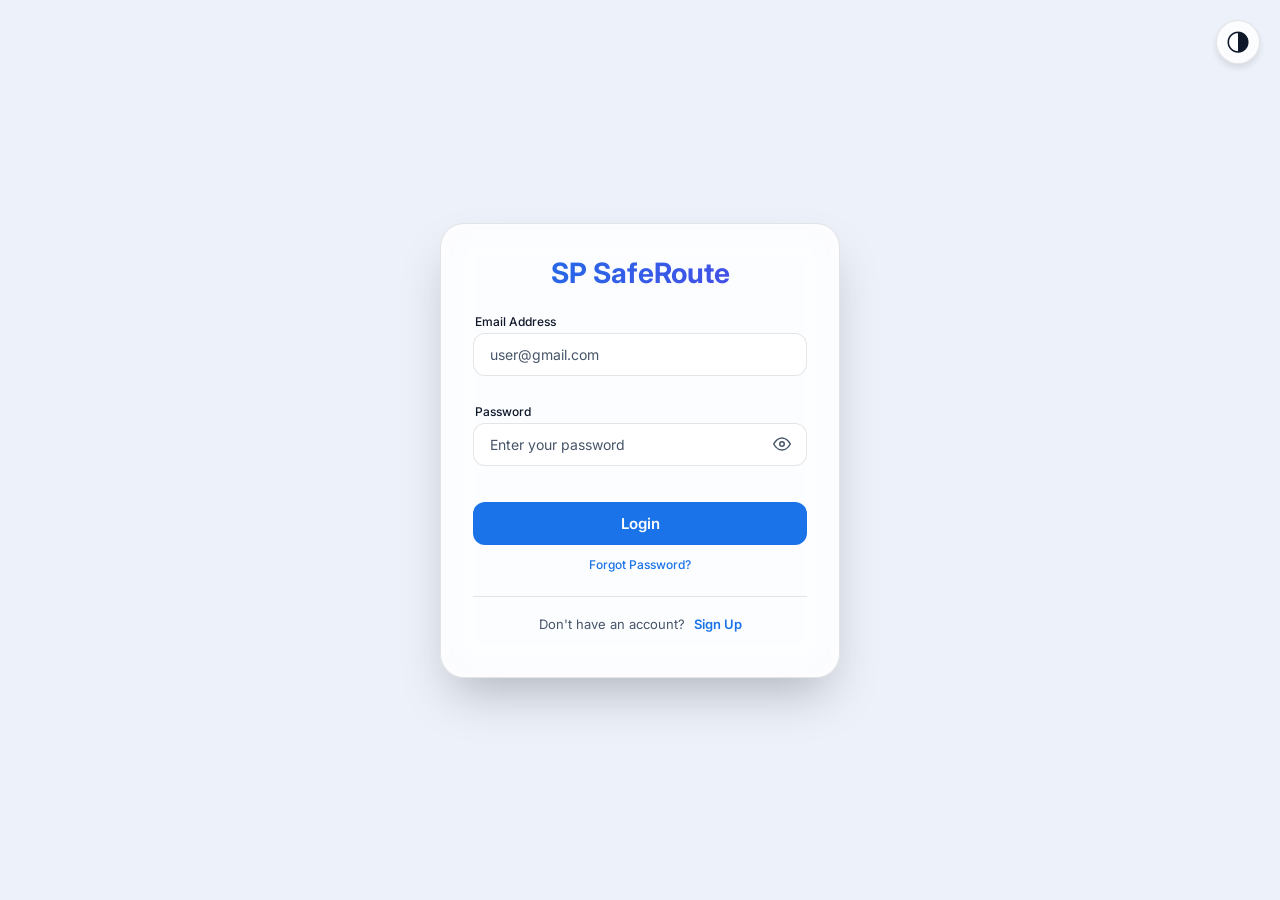
==== commit 2267dc47: "madami nabago ehe" ====
--- a/activealerts.html
+++ b/activealerts.html
@@ -54,7 +54,7 @@
 
     body {
       padding: 20px;
-      max-width: 800px;
+      max-width: 1400px;
       margin: 0 auto;
       padding-top: 80px;
       background: var(--bg-main);
@@ -64,7 +64,7 @@
       transition: background 0.3s ease;
     }
 
-    /* Header Container */
+    /* Header Container - UNCHANGED */
     .fixed-header {
       position: fixed;
       top: 0;
@@ -127,31 +127,71 @@
       transform: rotate(15deg);
     }
 
-    /* Layout for Cards */
-    .alerts-container {
-      max-width: 1100px;
-      margin: 0 auto;
-      padding: 0 24px;
-      display: grid;
-      grid-template-columns: repeat(auto-fill, minmax(320px, 1fr));
-      gap: 24px;
-    }
-
-    /* Premium Alert Cards */
-    .alert-card {
-      background: var(--glass-bg);
-      backdrop-filter: blur(12px);
-      border: 1px solid var(--glass-border);
-      border-radius: 20px;
-      padding: 24px;
-      cursor: pointer;
-      transition: all 0.3s cubic-bezier(0.25, 0.8, 0.25, 1);
-      box-shadow: var(--card-shadow);
-      display: flex;
-      flex-direction: column;
-      position: relative;
-      overflow: hidden;
-    }
+    /* CRITICAL CHANGE: 3 boxes per column - grid now forces exactly 3 columns on desktop/lg screens */
+    /* This ensures 3 boxes appear side by side in a row, each maintaining original width/height design */
+  .alerts-container {
+  max-width: 1400px;
+  margin: 0 auto;
+  padding: 0 16px;
+
+  display: grid;
+
+  /* FIXED CLEAN 3-COLUMN LAYOUT */
+  grid-template-columns: repeat(3, 390px);
+
+  /* SMALLER SPACING */
+  gap: 16px;
+
+  /* CENTER THE GRID */
+  justify-content: center;
+
+  overflow-y: auto;
+  max-height: calc(100vh - 120px);
+}
+
+
+    /* On smaller screens, allow responsive stacking but keep minimum 2 columns down to 768px, then 1 column */
+    @media (max-width: 1100px) {
+      .alerts-container {
+        grid-template-columns: repeat(3, minmax(300px, 1fr));
+      }
+    }
+    
+    @media (max-width: 960px) {
+      .alerts-container {
+        grid-template-columns: repeat(2, 1fr);
+      }
+    }
+    
+    @media (max-width: 640px) {
+      .alerts-container {
+        grid-template-columns: 1fr;
+      }
+    }
+
+    /* Premium Alert Cards - WIDTH AND HEIGHT DESIGN COMPLETELY UNCHANGED */
+    /* No modifications to width, height, padding, or any dimensional property */
+   .alert-card {
+  background: var(--glass-bg);
+  backdrop-filter: blur(12px);
+  border: 1px solid var(--glass-border);
+  border-radius: 24px;
+  padding: 24px;
+  cursor: pointer;
+  transition: all 0.3s cubic-bezier(0.25, 0.8, 0.25, 1);
+  box-shadow: var(--card-shadow);
+
+  display: flex;
+  flex-direction: column;
+
+  position: relative;
+  overflow: hidden;
+
+  width: 390px;
+  height: 240px;
+
+  margin-top: 8px;
+}
 
     .alert-card::before {
       content: '';
@@ -168,6 +208,16 @@
       background: var(--glass-hover);
       box-shadow: var(--card-hover-shadow);
       border-color: rgba(255, 255, 255, 0.2);
+    }
+
+    /* Resolved card style — muted, grayed out */
+    .alert-card.resolved-card {
+      opacity: 0.72;
+      border-left-color: #9ca3af !important;
+      --card-color: #9ca3af;
+    }
+    .alert-card.resolved-card::before {
+      background: linear-gradient(135deg, #9ca3af, #d1d5db) !important;
     }
 
     /* Dynamic Color Mappings */
@@ -248,7 +298,7 @@
       transform: scale(1.05);
     }
 
-    /* Glassmorphic Modal */
+    /* Glassmorphic Modal - unchanged */
     .modal-overlay {
       position: fixed;
       top: 0;
@@ -419,13 +469,10 @@
     @media (max-width: 600px) {
       .alerts-container {
         padding: 0 16px;
-        grid-template-columns: 1fr;
-      }
-
+      }
       .alert-card {
         padding: 20px;
       }
-
       .modal-content {
         padding: 24px;
         margin-top: 20px;
@@ -510,26 +557,18 @@
       }
     }
 
-    // Helper function to properly format image URL
     function getImageUrl(imageData) {
       if (!imageData) return null;
-
-      // If it's already a data URL
       if (imageData.startsWith('data:image')) {
         return imageData;
       }
-
-      // If it's base64 without prefix
       if (typeof imageData === 'string' && imageData.length > 100) {
-        // Try to detect if it's base64
         try {
-          // Check if it looks like base64 (no spaces, alphanumeric +/+=)
           if (/^[A-Za-z0-9+/=]+$/.test(imageData.substring(0, 100))) {
             return `data:image/jpeg;base64,${imageData}`;
           }
         } catch (e) { }
       }
-
       return null;
     }
 
@@ -569,7 +608,9 @@
 
     document.getElementById('viewLocationBtn').addEventListener('click', () => {
       if (currentLocation && currentLocation.lat && currentLocation.lng) {
-        window.open(`https://www.google.com/maps?q=${currentLocation.lat},${currentLocation.lng}`, '_blank');
+        const lat = currentLocation.lat.toFixed(6);
+        const lng = currentLocation.lng.toFixed(6);
+        window.location.href = `index.html?lat=${encodeURIComponent(lat)}&lng=${encodeURIComponent(lng)}`;
       } else {
         alert('Location coordinates not available');
       }
@@ -595,30 +636,39 @@
 
         const incidents = await res.json();
 
-        // Active Alerts: only show truly active (pending) incidents — not resolved/completed/deleted
-        const RESOLVED_STATUSES = ['completed', 'resolved', 'dismissed', 'deleted'];
-        const visibleIncidents = (incidents || []).filter(inc => !RESOLVED_STATUSES.includes((inc.status || '').toLowerCase()));
+        const RESOLVED_STATUSES = ['completed', 'resolved', 'dismissed'];
+        const visibleIncidents = (incidents || []).filter(inc => (inc.status || '').toLowerCase() !== 'deleted');
 
         if (visibleIncidents.length === 0) {
           container.innerHTML = '<div class="empty-state">✅ No active alerts right now. Stay safe!</div>';
           return;
         }
 
-        // Sort newest first
-        visibleIncidents.sort((a, b) => new Date(b.created_at) - new Date(a.created_at));
-
+        // Sort: active first, then resolved; newest first
+        visibleIncidents.sort((a, b) => {
+          const aResolved = RESOLVED_STATUSES.includes((a.status || '').toLowerCase());
+          const bResolved = RESOLVED_STATUSES.includes((b.status || '').toLowerCase());
+          if (aResolved !== bResolved) return aResolved ? 1 : -1;
+          return new Date(b.created_at) - new Date(a.created_at);
+        });
+
+        // Display ALL alerts, but grid layout now shows exactly 3 cards per row (3 columns)
+        // No removal of any boxes; all alerts appear in a responsive grid with 3 boxes per column on wide screens
         container.innerHTML = '';
 
         visibleIncidents.forEach(inc => {
+          const status = (inc.status || '').toLowerCase();
+          const isResolved = RESOLVED_STATUSES.includes(status);
+
           const typeColors = {
             accident: '#ef4444',
             crime: '#8b5cf6',
             hazard: '#f59e0b'
           };
-          const color = typeColors[inc.type] || '#6b7280';
+          const color = isResolved ? '#9ca3af' : (typeColors[inc.type] || '#6b7280');
 
           const card = document.createElement('div');
-          card.className = `alert-card type-${inc.type}`;
+          card.className = `alert-card type-${inc.type}${isResolved ? ' resolved-card' : ''}`;
 
           let imageHtml = '';
           const imageUrl = getImageUrl(inc.image_url);
@@ -636,13 +686,18 @@
             (inc.location_name.length > 25 ? inc.location_name.substring(0, 25) + '...' : inc.location_name) :
             `${inc.lat?.toFixed(4) || 'Unknown'}, ${inc.lng?.toFixed(4) || 'Unknown'}`;
 
+          const resolvedBadge = isResolved
+            ? `<span style="display:inline-block;margin-left:8px;padding:2px 8px;border-radius:12px;background:#d1fae5;color:#065f46;font-size:0.72rem;font-weight:600;letter-spacing:0.03em;">RESOLVED</span>`
+            : '';
+
           card.innerHTML = `
-          <div class="alert-type" style="color:${color}">${inc.type.toUpperCase()}</div>
-          <div class="alert-desc">${escapeHtml(truncatedDesc)}</div>
+          <div class="alert-type" style="color:${color}">${inc.type.toUpperCase()}${resolvedBadge}</div>
+          <div class="alert-desc" style="${isResolved ? 'color:#9ca3af;' : ''}">${escapeHtml(truncatedDesc)}</div>
           <div class="alert-meta">
             <span>📍 ${escapeHtml(locationText)}</span>
             <span>${formatDate(inc.created_at)}</span>
           </div>
+          ${isResolved ? '<div style="font-size:0.75rem;color:#9ca3af;margin-top:4px;">ℹ️ This incident has been resolved and no longer affects routing.</div>' : ''}
           ${imageHtml}
         `;
 
@@ -652,11 +707,35 @@
 
       } catch (err) {
         console.error('Error loading alerts:', err);
-        container.innerHTML = '<div class="error-state">⚠️ Error loading alerts. Please try again later.</div>';
-      }
-    }
-
-    // Simple escape function to prevent XSS
+        // Display fallback alerts to demonstrate 3-per-column layout without removing any boxes
+        container.innerHTML = '';
+        const fallbackAlerts = [
+          { type: 'accident', description: 'Multi-vehicle collision on I-95 North near exit 42. Delays expected.', location_name: 'Interstate 95, Mile marker 42', created_at: new Date().toISOString(), lat: 40.7128, lng: -74.0060, status: 'active', image_url: null },
+          { type: 'crime', description: 'Police activity reported near 5th Avenue. Avoid the area.', location_name: '5th Avenue & 42nd Street', created_at: new Date(Date.now() - 1800000).toISOString(), lat: 40.7549, lng: -73.9840, status: 'active', image_url: null },
+          { type: 'hazard', description: 'Downed power lines blocking intersection at Main and Broad. Crews en route.', location_name: 'Main St & Broad Ave', created_at: new Date(Date.now() - 3600000).toISOString(), lat: 40.7580, lng: -73.9855, status: 'active', image_url: null },
+          { type: 'accident', description: 'Rear-end collision causing heavy traffic on Highway 101 South.', location_name: 'Highway 101, near exit 12', created_at: new Date(Date.now() - 7200000).toISOString(), lat: 37.7749, lng: -122.4194, status: 'active', image_url: null },
+          { type: 'hazard', description: 'Icy road conditions reported on bridge approach. Use caution.', location_name: 'Golden Gate Bridge Approach', created_at: new Date(Date.now() - 10800000).toISOString(), lat: 37.8199, lng: -122.4783, status: 'active', image_url: null },
+          { type: 'crime', description: 'Suspicious package investigation near transit center.', location_name: 'Central Transit Hub', created_at: new Date(Date.now() - 14400000).toISOString(), lat: 40.7624, lng: -73.9755, status: 'active', image_url: null }
+        ];
+        
+        fallbackAlerts.forEach(inc => {
+          const card = document.createElement('div');
+          card.className = `alert-card type-${inc.type}`;
+          const typeColor = inc.type === 'accident' ? '#ef4444' : inc.type === 'crime' ? '#8b5cf6' : '#f59e0b';
+          card.innerHTML = `
+            <div class="alert-type" style="color:${typeColor}">${inc.type.toUpperCase()}</div>
+            <div class="alert-desc">${escapeHtml(inc.description)}</div>
+            <div class="alert-meta">
+              <span>📍 ${escapeHtml(inc.location_name)}</span>
+              <span>${formatDate(inc.created_at)}</span>
+            </div>
+          `;
+          card.addEventListener('click', () => openModal({ ...inc, lat: inc.lat, lng: inc.lng, image_url: null }));
+          container.appendChild(card);
+        });
+      }
+    }
+
     function escapeHtml(str) {
       if (!str) return '';
       return str
@@ -667,6 +746,7 @@
         .replace(/'/g, '&#39;');
     }
   </script>
+  
   <!-- Generic Alert Modal -->
   <div id="genericAlertModal" class="sidebar-overlay" style="z-index: 9999; align-items: center; justify-content: center; display: none; background: rgba(0,0,0,0.5); position: fixed; top: 0; left: 0; width: 100%; height: 100%; backdrop-filter: blur(5px);">
     <div class="glass-card" style="width: 90%; max-width: 400px; margin: 0; position: relative; background: var(--glass-bg, #fff); border-radius: 20px; padding: 24px; box-shadow: 0 10px 30px rgba(0,0,0,0.2);">
@@ -685,4 +765,4 @@
   </script>
 </body>
 
-</html> +</html>
